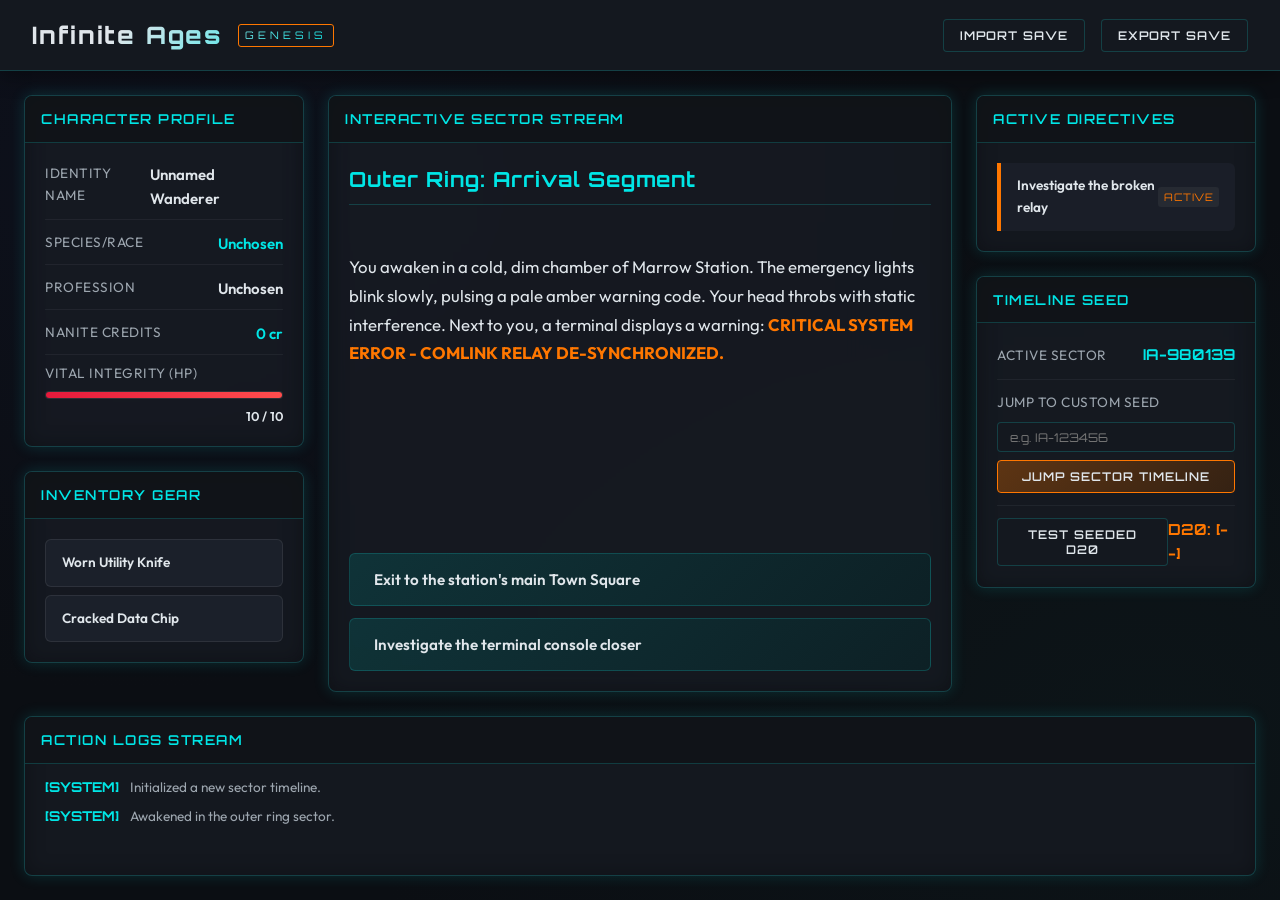
==== index.html @ 54766bf2 "Add Infinite Ages text adventure milestone 1 shell" ====
<!DOCTYPE html>
<html lang="en">
<head>
  <meta charset="UTF-8">
  <meta name="viewport" content="width=device-width, initial-scale=1.0">
  <meta name="description" content="Infinite Ages: Genesis - An interactive sci-fi text adventure RPG engine. Explore cybernetic star station corridors, roll deterministic dice, and choose your path.">
  <title>Infinite Ages: Genesis - Text Adventure Prototype</title>
  <link rel="stylesheet" href="styles.css">
</head>
<body>

  <!-- App Header -->
  <header class="main-header">
    <div class="logo">
      <h1>Infinite Ages</h1>
    </div>
    <div class="header-controls">
      <!-- Import save -->
      <div class="file-upload-wrapper">
        <button class="sys-btn" id="import-btn">Import Save</button>
        <input type="file" id="import-file" accept=".json">
      </div>
      <!-- Export save -->
      <button class="sys-btn" id="export-btn">Export Save</button>
    </div>
  </header>

  <!-- Core Dashboard Grid -->
  <main class="dashboard-grid">
    
    <!-- Left Sidebar: Character & Stats -->
    <aside class="sidebar-left">
      <section class="panel" id="character-panel">
        <div class="panel-header">
          <h2>Character Profile</h2>
        </div>
        <div class="panel-body">
          <div class="stats-list">
            <div class="stat-item">
              <span class="stat-label">Identity Name</span>
              <span class="stat-val" id="char-name">Unnamed Wanderer</span>
            </div>
            <div class="stat-item">
              <span class="stat-label">Species/Race</span>
              <span class="stat-val stat-val-cyan" id="char-race">Unchosen</span>
            </div>
            <div class="stat-item">
              <span class="stat-label">Profession</span>
              <span class="stat-val" id="char-profession">Unchosen</span>
            </div>
            <div class="stat-item">
              <span class="stat-label">Nanite Credits</span>
              <span class="stat-val stat-val-cyan"><span id="char-credits">0</span> cr</span>
            </div>
          </div>
          <div class="hp-container">
            <div class="stat-label">Vital Integrity (HP)</div>
            <div class="hp-bar-outer">
              <div class="hp-bar-inner" id="char-hp-bar" style="width: 100%;"></div>
            </div>
            <div class="stat-val" id="char-hp-val" style="font-size: 0.8rem; text-align: right;">10 / 10</div>
          </div>
        </div>
      </section>

      <section class="panel" id="inventory-panel">
        <div class="panel-header">
          <h2>Inventory Gear</h2>
        </div>
        <div class="panel-body">
          <div class="inventory-list" id="inventory-list">
            <!-- Populated dynamically via ui.js -->
          </div>
        </div>
      </section>
    </aside>

    <!-- Center Section: Narrative Prose and Choice Node -->
    <section class="panel story-panel" id="narrative-panel">
      <div class="panel-header">
        <h2>Interactive Sector Stream</h2>
      </div>
      <div class="panel-body story-content">
        <div class="story-header">
          <h2 id="story-title">Sector Loading...</h2>
        </div>
        <div class="story-narrative" id="story-text">
          <!-- Populated dynamically via ui.js -->
        </div>
        <div class="choices-container" id="story-choices">
          <!-- Dynamic action choice buttons appear here -->
        </div>
      </div>
    </section>

    <!-- Right Sidebar: Quests & System Seed configuration -->
    <aside class="sidebar-right">
      <section class="panel" id="quests-panel">
        <div class="panel-header">
          <h2>Active Directives</h2>
        </div>
        <div class="panel-body">
          <div class="quest-list" id="quest-list">
            <!-- Populated dynamically via ui.js -->
          </div>
        </div>
      </section>

      <section class="panel" id="system-panel">
        <div class="panel-header">
          <h2>Timeline Seed</h2>
        </div>
        <div class="panel-body">
          <div class="seed-container">
            <div class="seed-row">
              <span class="stat-label">Active Sector</span>
              <span class="seed-value" id="system-seed">IA-000000</span>
            </div>
            
            <div class="new-game-form">
              <span class="stat-label">Jump to Custom Seed</span>
              <input type="text" id="custom-seed-input" placeholder="e.g. IA-123456" maxlength="12">
              <button class="sys-btn sys-btn-accent" id="new-game-btn">Jump Sector Timeline</button>
            </div>
            
            <div class="dice-panel">
              <button class="sys-btn" id="dice-roll-btn">Test Seeded D20</button>
              <span class="dice-result" id="dice-result">D20: [--]</span>
            </div>
          </div>
        </div>
      </section>
    </aside>

  </main>

  <!-- Bottom Panel: Action Logs stream -->
  <footer class="panel history-panel" id="logs-panel">
    <div class="panel-header">
      <h2>Action Logs Stream</h2>
    </div>
    <div class="panel-body" id="action-logs">
      <!-- Logs printed dynamically via ui.js -->
    </div>
  </footer>

  <!-- App Core Modular Scripts -->
  <script src="js/data.js"></script>
  <script src="js/engine.js"></script>
  <script src="js/state.js"></script>
  <script src="js/story.js"></script>
  <script src="js/ui.js"></script>
  <script src="js/app.js"></script>
</body>
</html>
---- styles.css ----
/**
 * Infinite Ages: Genesis - Sci-Fi Styling System
 * File: styles.css
 * Purpose: Custom stylesheet for styling the dashboard layout, fonts, colors,
 *          glassmorphic EVE-style panels, neon gradients, scrollbars,
 *          and providing smooth hover transitions for buttons.
 */

/* Import premium futuristic typography */
@import url('https://fonts.googleapis.com/css2?family=Orbitron:wght@400;600;800&family=Outfit:wght@300;400;600;700&display=swap');

/* Modern CSS Reset & Variable Tokens */
:root {
  --font-header: 'Orbitron', -apple-system, BlinkMacSystemFont, sans-serif;
  --font-body: 'Outfit', -apple-system, BlinkMacSystemFont, sans-serif;

  /* HSL Tailored Harmonious Color Scheme */
  --bg-deep: hsl(220, 25%, 6%);
  --bg-mid: hsl(220, 20%, 10%);
  --bg-panel: hsla(220, 20%, 12%, 0.75);
  --border-neon: hsla(180, 80%, 40%, 0.25);
  --border-neon-active: hsla(180, 100%, 50%, 0.6);
  
  --text-main: hsl(210, 20%, 90%);
  --text-muted: hsl(210, 10%, 65%);
  --text-cyan: hsl(180, 100%, 45%);
  --text-cyan-glow: hsla(180, 100%, 45%, 0.2);
  --text-orange: hsl(28, 100%, 50%);
  
  --accent-cyan: hsl(180, 100%, 45%);
  --accent-orange: hsl(28, 100%, 50%);
  --accent-danger: hsl(350, 80%, 50%);
  --accent-success: hsl(140, 70%, 45%);

  --shadow-neon: 0 0 15px hsla(180, 100%, 45%, 0.15);
  
  --transition-fast: 0.2s cubic-bezier(0.4, 0, 0.2, 1);
  --transition-smooth: 0.3s cubic-bezier(0.4, 0, 0.2, 1);
}

/* Global Reset */
*, *::before, *::after {
  box-sizing: border-box;
  margin: 0;
  padding: 0;
}

body {
  background-color: var(--bg-deep);
  background-image: 
    radial-gradient(at 10% 20%, hsla(230, 40%, 10%, 0.5) 0px, transparent 50%),
    radial-gradient(at 90% 80%, hsla(180, 40%, 10%, 0.3) 0px, transparent 50%);
  color: var(--text-main);
  font-family: var(--font-body);
  font-size: 15px;
  line-height: 1.6;
  min-block-size: 100dvb;
  overflow-x: clip;
  display: flex;
  flex-direction: column;
}

/* Scrollbar customization */
::-webkit-scrollbar {
  inline-size: 6px;
  block-size: 6px;
}
::-webkit-scrollbar-track {
  background: var(--bg-mid);
}
::-webkit-scrollbar-thumb {
  background: var(--text-cyan-glow);
  border-radius: 3px;
  border: 1px solid var(--border-neon);
}
::-webkit-scrollbar-thumb:hover {
  background: var(--text-cyan);
}

/* Main Dashboard Header */
.main-header {
  background-color: var(--bg-mid);
  border-block-end: 1px solid var(--border-neon);
  padding: 1rem 2rem;
  display: flex;
  align-items: center;
  justify-content: space-between;
  box-shadow: 0 4px 20px rgba(0, 0, 0, 0.4);
}

.logo h1 {
  font-family: var(--font-header);
  font-size: 1.5rem;
  font-weight: 800;
  letter-spacing: 2px;
  background: linear-gradient(135deg, var(--text-main) 30%, var(--accent-cyan) 100%);
  -webkit-background-clip: text;
  -webkit-text-fill-color: transparent;
  display: flex;
  align-items: center;
  gap: 0.5rem;
}

.logo h1::after {
  content: "GENESIS";
  font-size: 0.65rem;
  font-weight: 400;
  letter-spacing: 4px;
  color: var(--accent-orange);
  border: 1px solid var(--accent-orange);
  padding: 2px 6px;
  border-radius: 3px;
  margin-inline-start: 0.5rem;
}

.header-controls {
  display: flex;
  align-items: center;
  gap: 1rem;
}

/* Custom file upload wrapper */
.file-upload-wrapper {
  position: relative;
  overflow: hidden;
  display: inline-block;
}

.file-upload-wrapper input[type="file"] {
  position: absolute;
  left: 0;
  top: 0;
  opacity: 0;
  cursor: pointer;
  width: 100%;
  height: 100%;
}

/* 2D CSS Grid Layout Structure */
.dashboard-grid {
  display: grid;
  grid-template-columns: 280px 1fr 280px;
  flex: 1;
  padding: 1.5rem;
  gap: 1.5rem;
  max-inline-size: 1600px;
  margin: 0 auto;
  inline-size: 100%;
  box-sizing: border-box;
}

/* Interactive Glassmorphic Panels */
.panel {
  background: var(--bg-panel);
  backdrop-filter: blur(10px);
  -webkit-backdrop-filter: blur(10px);
  border: 1px solid var(--border-neon);
  border-radius: 8px;
  display: flex;
  flex-direction: column;
  box-shadow: var(--shadow-neon), inset 0 0 20px rgba(0, 0, 0, 0.3);
  overflow: hidden;
  transition: border-color var(--transition-smooth), box-shadow var(--transition-smooth);
}

.panel:hover {
  border-color: var(--border-neon-active);
  box-shadow: 0 0 20px hsla(180, 100%, 45%, 0.25);
}

.panel-header {
  background: hsla(220, 20%, 8%, 0.9);
  padding: 0.75rem 1rem;
  border-block-end: 1px solid var(--border-neon);
  display: flex;
  align-items: center;
  justify-content: space-between;
}

.panel-header h2 {
  font-family: var(--font-header);
  font-size: 0.85rem;
  font-weight: 600;
  letter-spacing: 1.5px;
  color: var(--text-cyan);
  text-transform: uppercase;
}

.panel-body {
  padding: 1.25rem;
  flex: 1;
  overflow-y: auto;
}

/* Left & Right Sidebars specific alignment */
.sidebar-left, .sidebar-right {
  display: flex;
  flex-direction: column;
  gap: 1.5rem;
}

/* Center Panel (Story Narrative Area) */
.story-panel {
  grid-column: 2;
  display: flex;
  flex-direction: column;
}

.story-content {
  display: flex;
  flex-direction: column;
  justify-content: space-between;
  height: 100%;
  gap: 2rem;
}

.story-header h2 {
  font-family: var(--font-header);
  font-size: 1.3rem;
  color: var(--accent-cyan);
  border-block-end: 1px solid var(--border-neon);
  padding-block-end: 0.5rem;
  margin-block-end: 1rem;
  letter-spacing: 1px;
}

.story-narrative {
  font-size: 1.05rem;
  line-height: 1.7;
  color: var(--text-main);
  flex-grow: 1;
}

.story-narrative p {
  margin-block-end: 1rem;
}

.warning-text {
  color: var(--accent-orange);
  font-weight: bold;
}

.success-text {
  color: var(--accent-success);
  font-weight: bold;
}

/* Action Choice Buttons */
.choices-container {
  display: flex;
  flex-direction: column;
  gap: 0.75rem;
  margin-block-start: auto;
}

.action-btn {
  background: linear-gradient(135deg, hsla(180, 80%, 20%, 0.4), hsla(180, 80%, 10%, 0.4));
  border: 1px solid var(--border-neon);
  color: var(--text-main);
  font-family: var(--font-body);
  font-size: 0.95rem;
  font-weight: 600;
  padding: 1rem 1.5rem;
  border-radius: 6px;
  cursor: pointer;
  text-align: left;
  display: flex;
  align-items: center;
  justify-content: space-between;
  transition: all var(--transition-fast);
  outline: none;
}

.action-btn:hover:not(.disabled) {
  background: linear-gradient(135deg, hsla(180, 80%, 30%, 0.6), hsla(180, 80%, 15%, 0.6));
  border-color: var(--accent-cyan);
  box-shadow: 0 0 12px hsla(180, 100%, 45%, 0.3);
  transform: translateX(4px);
}

.action-btn.disabled {
  background: hsla(0, 0%, 20%, 0.15);
  border-color: hsla(0, 0%, 50%, 0.15);
  color: var(--text-muted);
  cursor: not-allowed;
}

.requirement-tag {
  font-size: 0.75rem;
  color: var(--accent-orange);
  font-family: var(--font-header);
  border: 1px solid var(--accent-orange);
  padding: 2px 6px;
  border-radius: 3px;
}

/* System Save/Seed Small Buttons */
.sys-btn {
  background: var(--bg-mid);
  border: 1px solid var(--border-neon);
  color: var(--text-main);
  font-family: var(--font-header);
  font-size: 0.75rem;
  font-weight: 600;
  padding: 0.5rem 1rem;
  border-radius: 4px;
  cursor: pointer;
  transition: all var(--transition-fast);
  text-transform: uppercase;
  letter-spacing: 1px;
}

.sys-btn:hover {
  border-color: var(--accent-orange);
  color: var(--accent-orange);
  background: hsla(28, 100%, 50%, 0.05);
}

.sys-btn-accent {
  background: linear-gradient(135deg, hsla(28, 100%, 40%, 0.4), hsla(28, 100%, 20%, 0.4));
  border-color: var(--accent-orange);
}

.sys-btn-accent:hover {
  background: linear-gradient(135deg, hsla(28, 100%, 50%, 0.6), hsla(28, 100%, 25%, 0.6));
}

/* Character Sheet UI Details */
.stats-list {
  display: flex;
  flex-direction: column;
  gap: 0.75rem;
}

.stat-item {
  display: flex;
  justify-content: space-between;
  border-block-end: 1px solid rgba(255, 255, 255, 0.05);
  padding-block-end: 0.5rem;
}

.stat-label {
  color: var(--text-muted);
  font-size: 0.85rem;
  text-transform: uppercase;
  letter-spacing: 0.5px;
}

.stat-val {
  font-weight: 600;
}

.stat-val-cyan {
  color: var(--text-cyan);
}

/* HP Progress Bar */
.hp-container {
  display: flex;
  flex-direction: column;
  gap: 0.4rem;
  margin-block-start: 0.5rem;
}

.hp-bar-outer {
  background: var(--bg-mid);
  border: 1px solid rgba(255, 255, 255, 0.1);
  height: 8px;
  border-radius: 4px;
  overflow: hidden;
}

.hp-bar-inner {
  background: linear-gradient(90deg, var(--accent-danger), #ff4d4d);
  height: 100%;
  width: 100%;
  transition: width 0.4s cubic-bezier(0.4, 0, 0.2, 1);
}

/* Inventory Cards UI Layout */
.inventory-list {
  display: flex;
  flex-direction: column;
  gap: 0.5rem;
}

.inventory-card {
  background: hsla(220, 20%, 15%, 0.8);
  border: 1px solid rgba(255, 255, 255, 0.08);
  padding: 0.75rem 1rem;
  border-radius: 6px;
  display: flex;
  align-items: center;
  transition: border-color var(--transition-fast);
}

.inventory-card:hover {
  border-color: var(--text-cyan-glow);
}

.item-name {
  font-weight: 600;
  font-size: 0.85rem;
  color: var(--text-main);
}

.empty-card {
  color: var(--text-muted);
  font-size: 0.85rem;
  font-style: italic;
  text-align: center;
  padding: 1rem;
  border: 1px dashed rgba(255, 255, 255, 0.1);
  border-radius: 6px;
}

/* Quest Log UI Elements */
.quest-list {
  display: flex;
  flex-direction: column;
  gap: 0.75rem;
}

.quest-item {
  background: hsla(220, 20%, 15%, 0.6);
  border-inline-start: 4px solid var(--accent-orange);
  padding: 0.75rem 1rem;
  border-radius: 0 6px 6px 0;
  display: flex;
  justify-content: space-between;
  align-items: center;
}

.quest-item.completed {
  border-inline-start-color: var(--accent-success);
  background: hsla(140, 70%, 10%, 0.2);
}

.quest-title {
  font-weight: 600;
  font-size: 0.85rem;
}

.quest-status {
  font-family: var(--font-header);
  font-size: 0.65rem;
  letter-spacing: 0.5px;
  padding: 2px 6px;
  background: rgba(255, 255, 255, 0.05);
  border-radius: 3px;
  color: var(--accent-orange);
}

.quest-item.completed .quest-status {
  color: var(--accent-success);
}

/* Seed & Timeline Config Elements */
.seed-container {
  display: flex;
  flex-direction: column;
  gap: 0.75rem;
}

.seed-row {
  display: flex;
  justify-content: space-between;
  align-items: center;
}

.seed-value {
  font-family: var(--font-header);
  color: var(--accent-cyan);
  font-weight: 700;
}

.new-game-form {
  display: flex;
  flex-direction: column;
  gap: 0.5rem;
  border-block-start: 1px solid rgba(255, 255, 255, 0.05);
  padding-block-start: 0.75rem;
}

.new-game-form input {
  background: var(--bg-mid);
  border: 1px solid var(--border-neon);
  border-radius: 4px;
  padding: 0.4rem 0.75rem;
  font-family: var(--font-header);
  font-size: 0.75rem;
  color: var(--text-cyan);
  outline: none;
  transition: border-color var(--transition-fast);
}

.new-game-form input:focus {
  border-color: var(--accent-cyan);
}

/* Interactive Dice Panel */
.dice-panel {
  display: flex;
  align-items: center;
  justify-content: space-between;
  border-block-start: 1px solid rgba(255, 255, 255, 0.05);
  padding-block-start: 0.75rem;
}

.dice-result {
  font-family: var(--font-header);
  font-size: 0.95rem;
  color: var(--accent-orange);
  font-weight: bold;
}

.dice-result.flash {
  animation: neon-flash 0.5s ease-out;
}

@keyframes neon-flash {
  0% { text-shadow: 0 0 10px var(--accent-orange); color: #fff; }
  100% { text-shadow: none; color: var(--accent-orange); }
}

/* History Log Bottom Pane */
.history-panel {
  background: var(--bg-mid);
  border: 1px solid var(--border-neon);
  border-radius: 8px;
  margin: 0 1.5rem 1.5rem 1.5rem;
  display: flex;
  flex-direction: column;
  max-inline-size: 1600px;
  inline-size: calc(100% - 3rem);
  box-sizing: border-box;
  align-self: center;
  flex: 0 0 160px;
}

.history-panel .panel-body {
  padding: 0.75rem 1.25rem;
  font-family: var(--font-body);
  font-size: 0.85rem;
  display: flex;
  flex-direction: column;
  gap: 0.4rem;
}

.log-line {
  color: var(--text-muted);
}

.log-timestamp {
  color: var(--text-cyan);
  font-family: var(--font-header);
  font-weight: bold;
  margin-inline-end: 0.5rem;
}

/* Mobile responsive media query */
@media (max-width: 900px) {
  .dashboard-grid {
    grid-template-columns: 1fr;
    padding: 1rem;
    gap: 1rem;
  }
  
  .story-panel {
    grid-column: 1;
    order: -1; /* Display story narrative on top in mobile view */
  }
  
  .history-panel {
    margin: 0 1rem 1rem 1rem;
    inline-size: calc(100% - 2rem);
  }
}
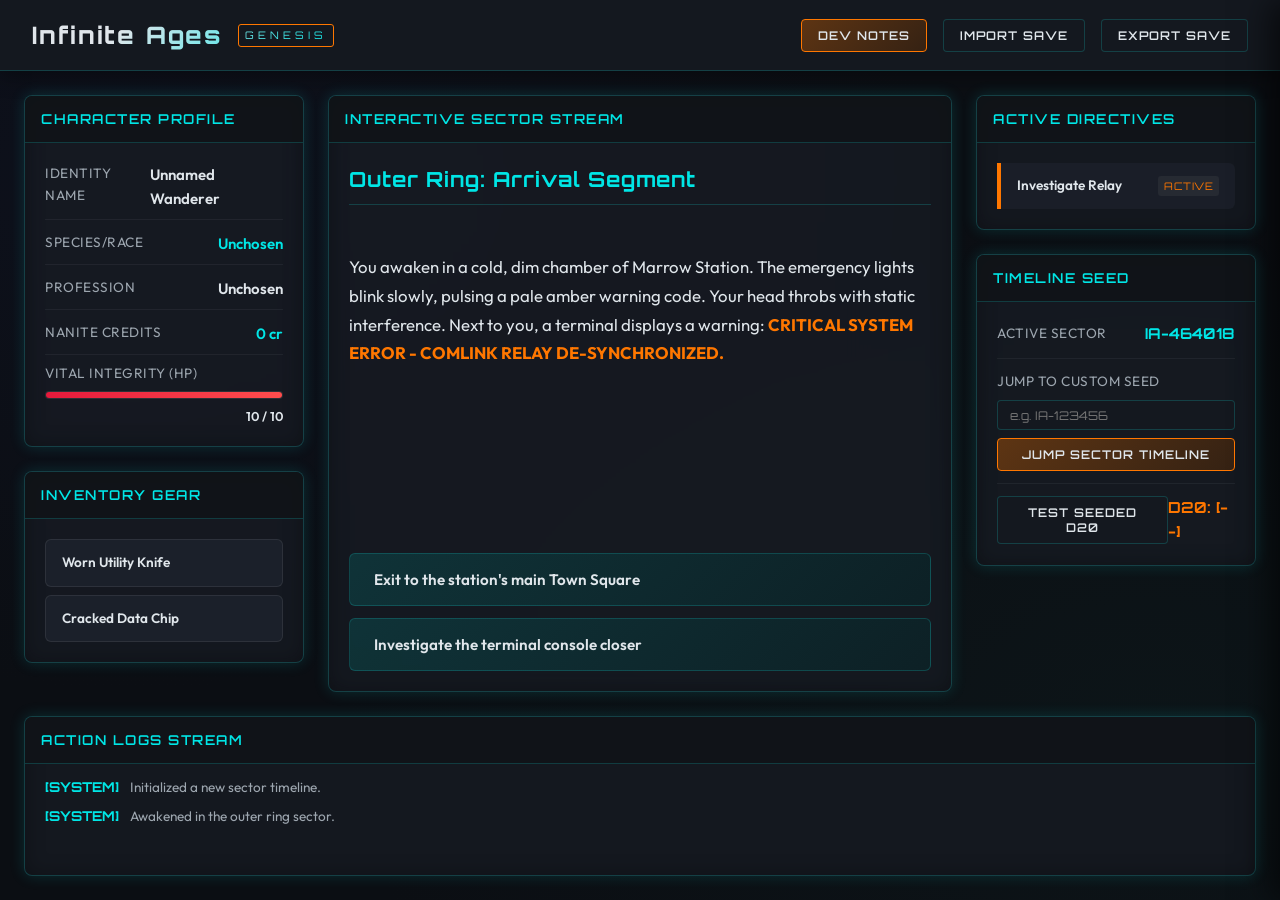
==== commit 597e6f5a: "feat: add Developer Inspector drawer and track RNG state counter for deterministic consistency" ====
--- a/index.html
+++ b/index.html
@@ -15,6 +15,9 @@
       <h1>Infinite Ages</h1>
     </div>
     <div class="header-controls">
+      <!-- Developer Notes Toggle -->
+      <button class="sys-btn sys-btn-accent" id="dev-toggle-btn">Dev Notes</button>
+      
       <!-- Import save -->
       <div class="file-upload-wrapper">
         <button class="sys-btn" id="import-btn">Import Save</button>
@@ -143,6 +146,77 @@
       <!-- Logs printed dynamically via ui.js -->
     </div>
   </footer>
+
+  <!-- Developer & Help Notes Panel (Drawer) -->
+  <div class="dev-drawer" id="dev-drawer">
+    <div class="dev-drawer-header">
+      <h3>Educational Dev Inspector</h3>
+      <button class="close-dev-btn" id="close-dev-btn">&times;</button>
+    </div>
+    <div class="dev-drawer-body">
+      <section class="dev-section">
+        <h4>Active Systems & State Data</h4>
+        <div class="dev-meta-grid">
+          <div class="dev-meta-item">
+            <span class="dev-meta-label">Active Scene ID:</span>
+            <span class="dev-meta-value" id="dev-scene-id">arrival</span>
+          </div>
+          <div class="dev-meta-item">
+            <span class="dev-meta-label">Active Seed:</span>
+            <span class="dev-meta-value" id="dev-seed">IA-000000</span>
+          </div>
+          <div class="dev-meta-item">
+            <span class="dev-meta-label">RNG Roll Counter:</span>
+            <span class="dev-meta-value" id="dev-rng-counter">0</span>
+          </div>
+          <div class="dev-meta-item">
+            <span class="dev-meta-label">Last Executed Effect:</span>
+            <span class="dev-meta-value" id="dev-last-effect">None</span>
+          </div>
+        </div>
+      </section>
+
+      <section class="dev-section">
+        <h4>World Flags Map</h4>
+        <pre class="dev-code" id="dev-world-flags">{}</pre>
+      </section>
+
+      <section class="dev-section">
+        <h4>Quest Flags Map</h4>
+        <pre class="dev-code" id="dev-quest-flags">{}</pre>
+      </section>
+
+      <section class="dev-section">
+        <h4>File Architecture & Ownership Map</h4>
+        <div class="file-ownership-table">
+          <div class="file-owner-row header">
+            <span>File Location</span>
+            <span>Subsystem Role</span>
+          </div>
+          <div class="file-owner-row">
+            <span class="file-path">js/state.js</span>
+            <span>State Management & LocalStorage Persistence</span>
+          </div>
+          <div class="file-owner-row">
+            <span class="file-path">js/engine.js</span>
+            <span>Seeded Deterministic Mechanics (Mulberry32 RNG, rolls)</span>
+          </div>
+          <div class="file-owner-row">
+            <span class="file-path">js/story.js</span>
+            <span>Interactive Narrative Graph, strict effects & rules</span>
+          </div>
+          <div class="file-owner-row">
+            <span class="file-path">js/ui.js</span>
+            <span>DOM Element Binding, Render Cycles & Event Listeners</span>
+          </div>
+          <div class="file-owner-row">
+            <span class="file-path">js/app.js</span>
+            <span>Application bootstrap & autosave recovery</span>
+          </div>
+        </div>
+      </section>
+    </div>
+  </div>
 
   <!-- App Core Modular Scripts -->
   <script src="js/data.js"></script>
--- a/styles.css
+++ b/styles.css
@@ -558,6 +558,145 @@
   margin-inline-end: 0.5rem;
 }
 
+/* Dev Notes Drawer Panels */
+.dev-drawer {
+  position: fixed;
+  top: 0;
+  right: -380px; /* Hidden by default */
+  width: 380px;
+  height: 100vh;
+  background: hsla(220, 25%, 8%, 0.95);
+  backdrop-filter: blur(15px);
+  -webkit-backdrop-filter: blur(15px);
+  border-left: 2px solid var(--border-neon);
+  box-shadow: -10px 0 30px rgba(0, 0, 0, 0.6);
+  z-index: 1000;
+  display: flex;
+  flex-direction: column;
+  transition: right 0.4s cubic-bezier(0.4, 0, 0.2, 1);
+}
+
+.dev-drawer.active {
+  right: 0;
+}
+
+.dev-drawer-header {
+  padding: 1.25rem;
+  background: hsla(220, 20%, 6%, 0.9);
+  border-bottom: 1px solid var(--border-neon);
+  display: flex;
+  align-items: center;
+  justify-content: space-between;
+}
+
+.dev-drawer-header h3 {
+  font-family: var(--font-header);
+  font-size: 0.95rem;
+  letter-spacing: 1.5px;
+  color: var(--accent-orange);
+  text-transform: uppercase;
+}
+
+.close-dev-btn {
+  background: transparent;
+  border: none;
+  color: var(--text-muted);
+  font-size: 1.5rem;
+  cursor: pointer;
+  line-height: 1;
+  transition: color var(--transition-fast);
+}
+
+.close-dev-btn:hover {
+  color: var(--accent-danger);
+}
+
+.dev-drawer-body {
+  padding: 1.5rem;
+  overflow-y: auto;
+  flex: 1;
+  display: flex;
+  flex-direction: column;
+  gap: 1.5rem;
+}
+
+.dev-section {
+  display: flex;
+  flex-direction: column;
+  gap: 0.6rem;
+}
+
+.dev-section h4 {
+  font-family: var(--font-header);
+  font-size: 0.75rem;
+  letter-spacing: 1px;
+  text-transform: uppercase;
+  color: var(--text-cyan);
+  border-bottom: 1px solid rgba(255, 255, 255, 0.05);
+  padding-bottom: 0.25rem;
+}
+
+.dev-meta-grid {
+  display: flex;
+  flex-direction: column;
+  gap: 0.5rem;
+}
+
+.dev-meta-item {
+  display: flex;
+  justify-content: space-between;
+  font-size: 0.8rem;
+}
+
+.dev-meta-label {
+  color: var(--text-muted);
+}
+
+.dev-meta-value {
+  font-family: monospace;
+  color: var(--text-main);
+  background: hsla(0, 0%, 100%, 0.05);
+  padding: 1px 6px;
+  border-radius: 3px;
+}
+
+.dev-code {
+  background: hsla(220, 20%, 5%, 0.8);
+  border: 1px solid rgba(255, 255, 255, 0.08);
+  border-radius: 4px;
+  padding: 0.75rem;
+  font-family: monospace;
+  font-size: 0.75rem;
+  color: var(--text-cyan);
+  overflow-x: auto;
+}
+
+.file-ownership-table {
+  display: flex;
+  flex-direction: column;
+  gap: 0.4rem;
+  font-size: 0.75rem;
+}
+
+.file-owner-row {
+  display: grid;
+  grid-template-columns: 100px 1fr;
+  gap: 0.5rem;
+  padding: 0.4rem;
+  border-bottom: 1px solid rgba(255, 255, 255, 0.03);
+}
+
+.file-owner-row.header {
+  font-weight: bold;
+  border-bottom-color: var(--border-neon);
+  color: var(--accent-orange);
+}
+
+.file-path {
+  font-family: monospace;
+  color: var(--text-cyan);
+}
+
 /* Mobile responsive media query */
 @media (max-width: 900px) {
   .dashboard-grid {
@@ -575,4 +714,18 @@
     margin: 0 1rem 1rem 1rem;
     inline-size: calc(100% - 2rem);
   }
-}
+
+  .dev-drawer {
+    width: 100%;
+    right: -100%;
+  }
+
+  .header-controls {
+    gap: 0.5rem;
+  }
+
+  .sys-btn {
+    font-size: 0.65rem;
+    padding: 0.4rem 0.6rem;
+  }
+}
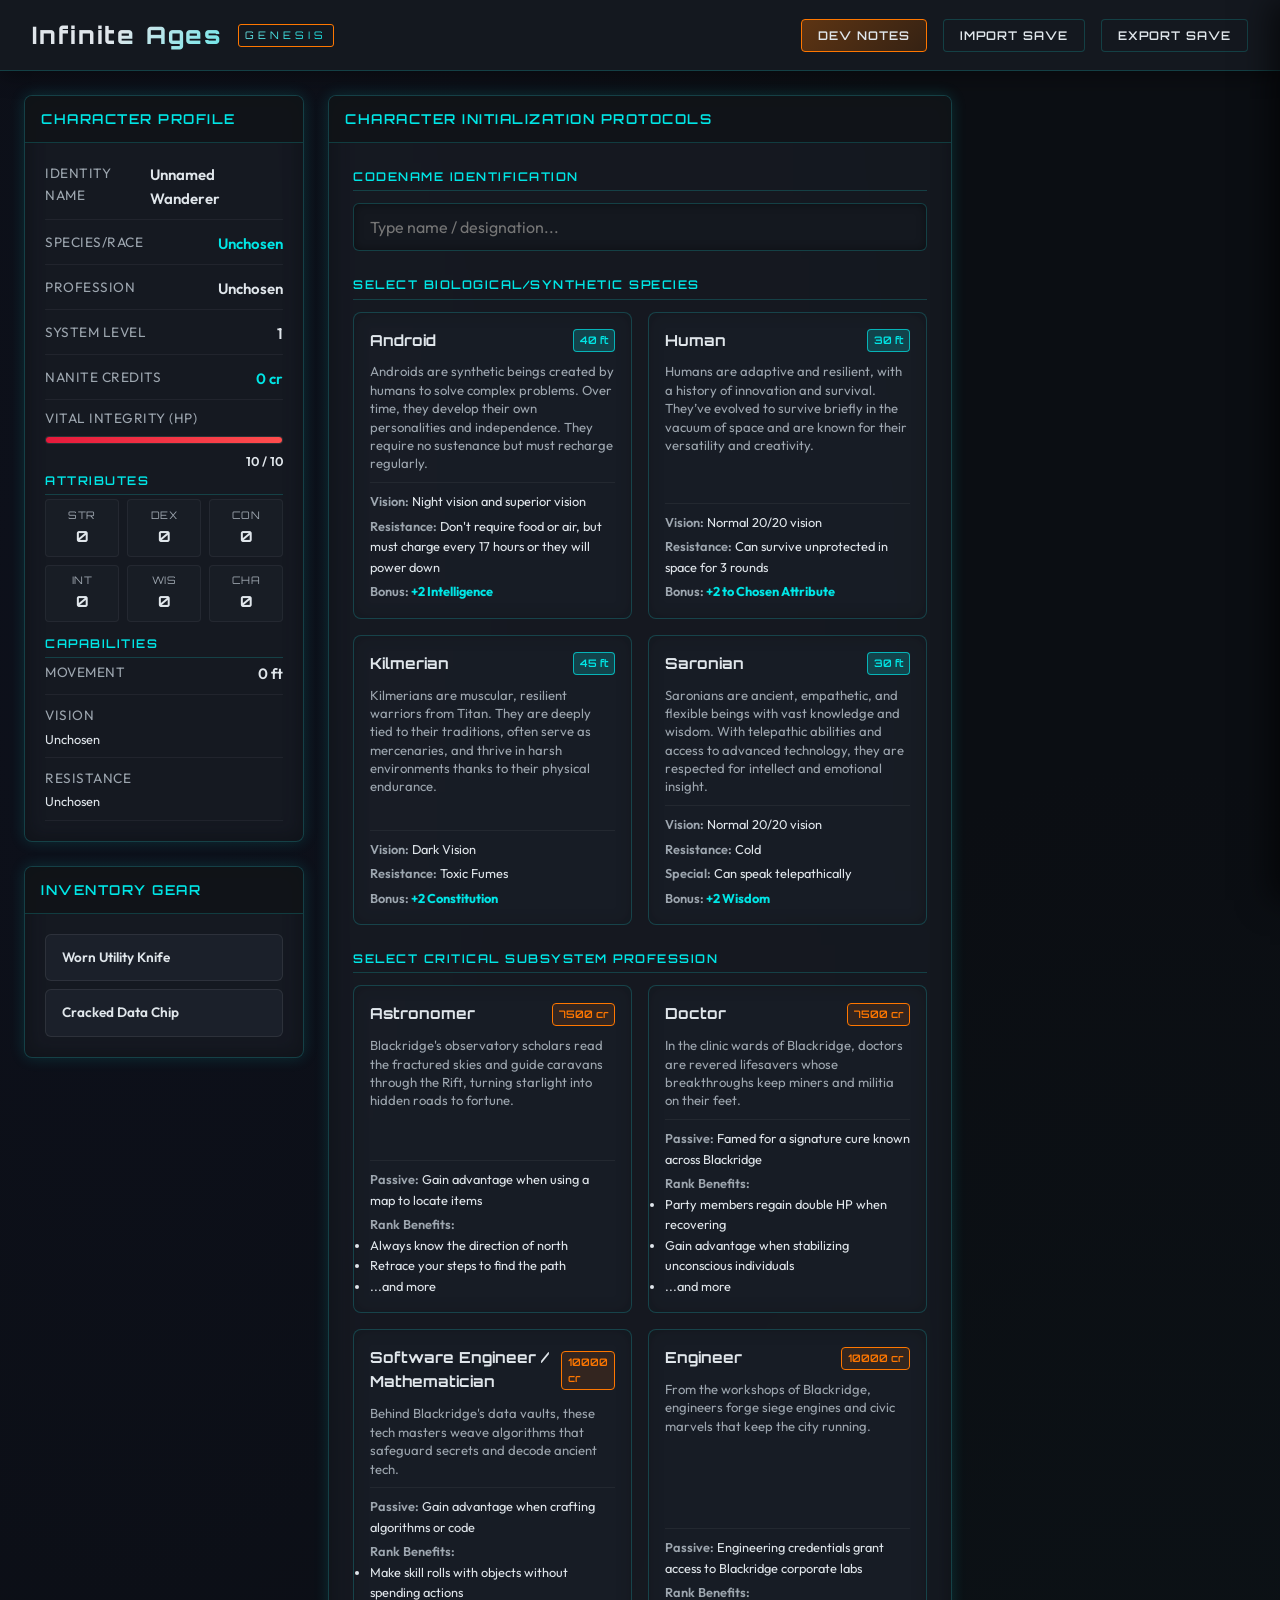
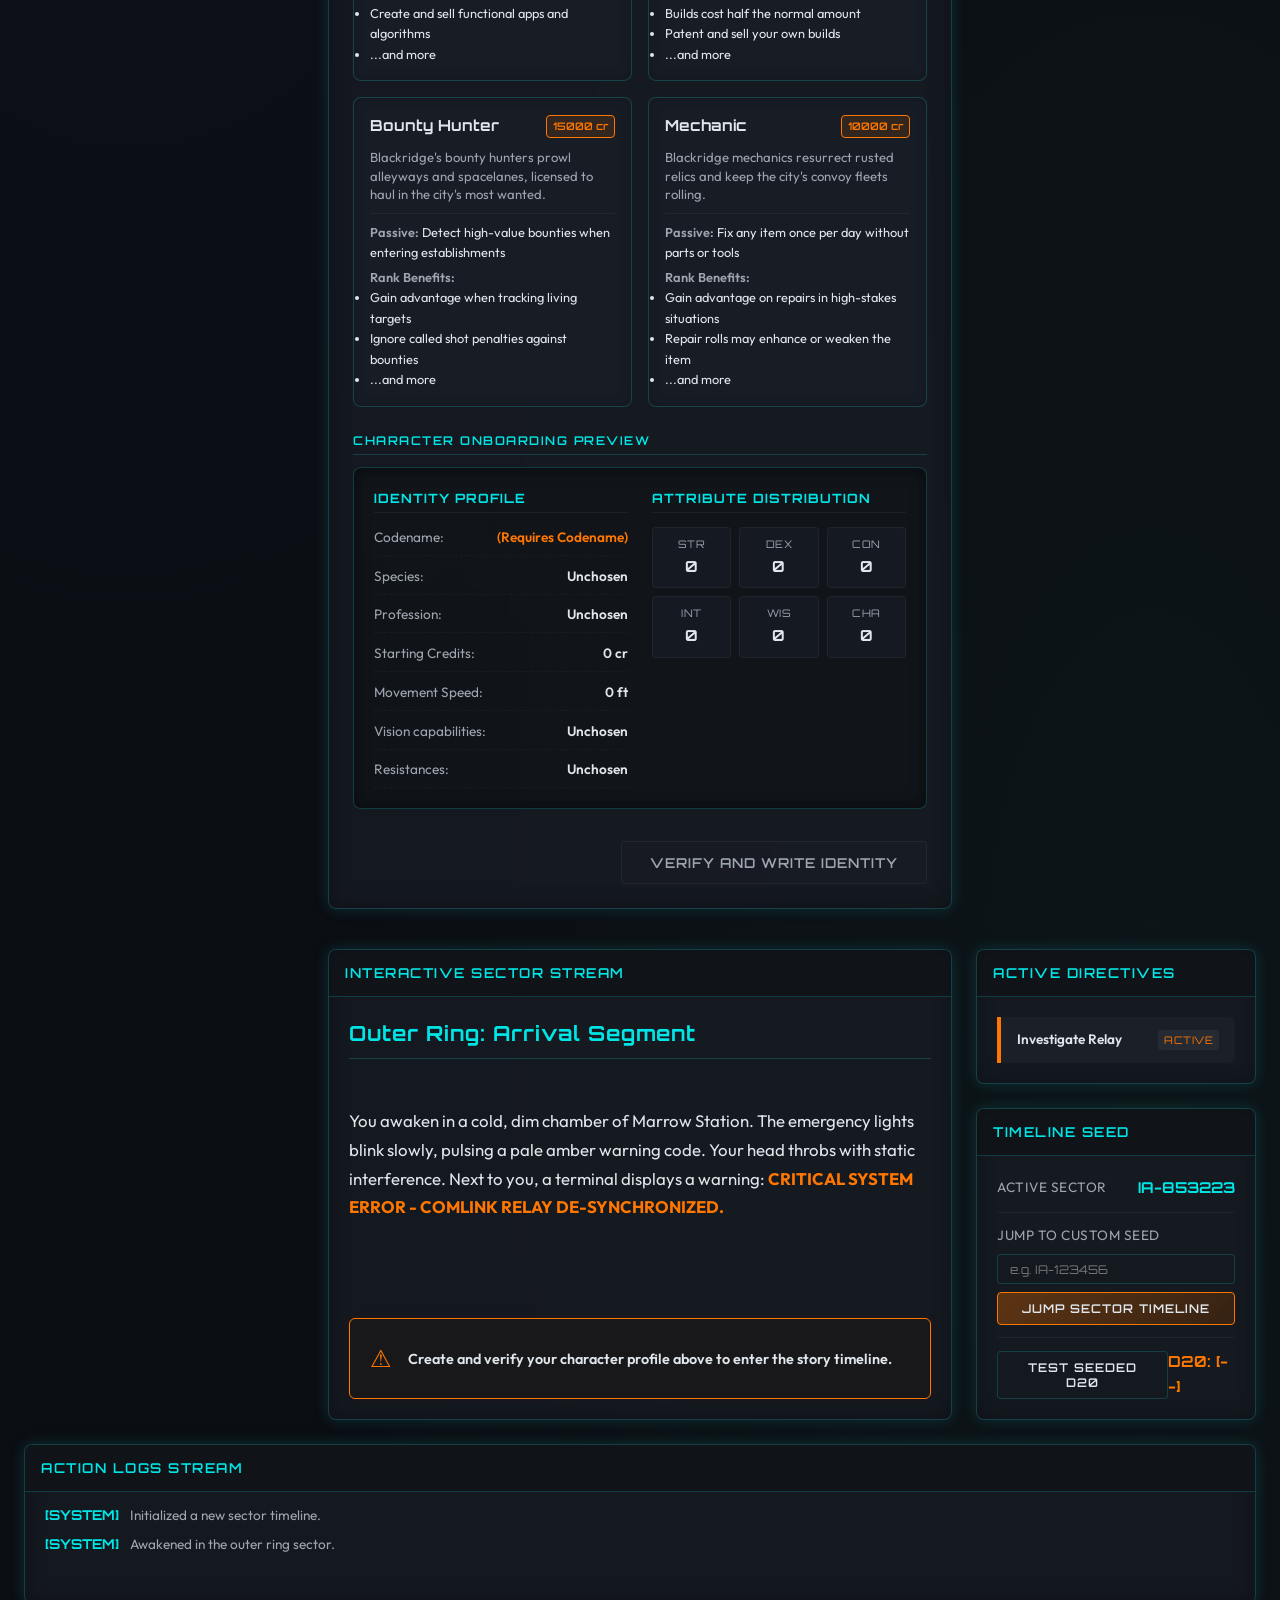
==== commit 3ea7da73: "milestone 2b" ====
--- a/index.html
+++ b/index.html
@@ -52,10 +52,15 @@
               <span class="stat-val" id="char-profession">Unchosen</span>
             </div>
             <div class="stat-item">
+              <span class="stat-label">System Level</span>
+              <span class="stat-val" id="char-level">1</span>
+            </div>
+            <div class="stat-item">
               <span class="stat-label">Nanite Credits</span>
               <span class="stat-val stat-val-cyan"><span id="char-credits">0</span> cr</span>
             </div>
           </div>
+          
           <div class="hp-container">
             <div class="stat-label">Vital Integrity (HP)</div>
             <div class="hp-bar-outer">
@@ -63,6 +68,54 @@
             </div>
             <div class="stat-val" id="char-hp-val" style="font-size: 0.8rem; text-align: right;">10 / 10</div>
           </div>
+
+          <div class="section-divider">Attributes</div>
+          <div class="attributes-grid" id="char-attributes-container">
+            <div class="attribute-box">
+              <span class="attr-lbl" title="Strength">STR</span>
+              <span class="attr-val" id="char-str">0</span>
+            </div>
+            <div class="attribute-box">
+              <span class="attr-lbl" title="Dexterity">DEX</span>
+              <span class="attr-val" id="char-dex">0</span>
+            </div>
+            <div class="attribute-box">
+              <span class="attr-lbl" title="Constitution">CON</span>
+              <span class="attr-val" id="char-con">0</span>
+            </div>
+            <div class="attribute-box">
+              <span class="attr-lbl" title="Intelligence">INT</span>
+              <span class="attr-val" id="char-int">0</span>
+            </div>
+            <div class="attribute-box">
+              <span class="attr-lbl" title="Wisdom">WIS</span>
+              <span class="attr-val" id="char-wis">0</span>
+            </div>
+            <div class="attribute-box">
+              <span class="attr-lbl" title="Charisma">CHA</span>
+              <span class="attr-val" id="char-cha">0</span>
+            </div>
+          </div>
+
+          <div class="section-divider">Capabilities</div>
+          <div class="sub-stats-list">
+            <div class="stat-item">
+              <span class="stat-label">Movement</span>
+              <span class="stat-val"><span id="char-movement">0</span> ft</span>
+            </div>
+            <div class="stat-item stat-item-multiline">
+              <span class="stat-label">Vision</span>
+              <span class="stat-val" id="char-vision">Unchosen</span>
+            </div>
+            <div class="stat-item stat-item-multiline">
+              <span class="stat-label">Resistance</span>
+              <span class="stat-val" id="char-resistance">Unchosen</span>
+            </div>
+            <div class="stat-item stat-item-multiline" id="char-special-container" style="display: none;">
+              <span class="stat-label">Special Trait</span>
+              <span class="stat-val" id="char-special">None</span>
+            </div>
+          </div>
         </div>
       </section>
 
@@ -77,6 +130,49 @@
         </div>
       </section>
     </aside>
+
+    <!-- Character Creation Wizard (Visible during onboarding) -->
+    <section class="panel character-creation-panel" id="character-creation-panel">
+      <div class="panel-header">
+        <h2>Character Initialization Protocols</h2>
+      </div>
+      <div class="panel-body creation-content">
+        <!-- Input section -->
+        <div class="creation-group">
+          <label class="section-divider" for="character-name-input">CODENAME IDENTIFICATION</label>
+          <input type="text" id="character-name-input" class="creation-input" placeholder="Type name / designation..." maxlength="24" required autocomplete="off">
+        </div>
+
+        <!-- Species Selection Grid -->
+        <div class="creation-group">
+          <span class="section-divider">SELECT BIOLOGICAL/SYNTHETIC SPECIES</span>
+          <div id="race-card-list" class="selection-grid">
+            <!-- Populated dynamically via ui.js -->
+          </div>
+        </div>
+
+        <!-- Profession Selection Grid -->
+        <div class="creation-group">
+          <span class="section-divider">SELECT CRITICAL SUBSYSTEM PROFESSION</span>
+          <div id="profession-card-list" class="selection-grid">
+            <!-- Populated dynamically via ui.js -->
+          </div>
+        </div>
+
+        <!-- Preview and Confirmation Area -->
+        <div class="creation-group">
+          <span class="section-divider">CHARACTER ONBOARDING PREVIEW</span>
+          <div id="character-preview" class="preview-panel">
+            <!-- Populated dynamically via ui.js -->
+          </div>
+        </div>
+
+        <!-- Confirm Button -->
+        <div class="confirm-container">
+          <button id="confirm-character-btn" class="sys-btn sys-btn-accent" disabled>Verify and Write Identity</button>
+        </div>
+      </div>
+    </section>
 
     <!-- Center Section: Narrative Prose and Choice Node -->
     <section class="panel story-panel" id="narrative-panel">
--- a/styles.css
+++ b/styles.css
@@ -729,3 +729,401 @@
     padding: 0.4rem 0.6rem;
   }
 }
+
+/* ==========================================
+   Character Onboarding & Wizard Subsystem
+   ========================================== */
+
+/* Outer Panel layout */
+.character-creation-panel {
+  grid-column: 2; /* Sits in the middle above the story panel */
+  margin-block-end: 1rem;
+  animation: fade-in-up 0.5s ease-out;
+}
+
+@keyframes fade-in-up {
+  0% { opacity: 0; transform: translateY(15px); }
+  100% { opacity: 1; transform: translateY(0); }
+}
+
+.creation-content {
+  display: flex;
+  flex-direction: column;
+  gap: 1.5rem;
+  padding: 1.5rem;
+}
+
+.creation-group {
+  display: flex;
+  flex-direction: column;
+  gap: 0.5rem;
+}
+
+/* Styled Name input field */
+.creation-input {
+  background: var(--bg-mid);
+  border: 1px solid var(--border-neon);
+  border-radius: 6px;
+  color: var(--text-main);
+  font-family: var(--font-body);
+  font-size: 1rem; /* iOS zoom prevention */
+  padding: 0.75rem 1rem;
+  min-height: 48px;
+  outline: none;
+  box-shadow: inset 0 0 10px rgba(0, 0, 0, 0.4);
+  transition: all var(--transition-fast);
+  width: 100%;
+  box-sizing: border-box;
+}
+
+.creation-input:focus {
+  border-color: var(--accent-cyan);
+  box-shadow: 0 0 10px var(--text-cyan-glow), inset 0 0 10px rgba(0, 0, 0, 0.4);
+}
+
+/* Selection Cards Grid */
+.selection-grid {
+  display: grid;
+  grid-template-columns: repeat(auto-fit, minmax(260px, 1fr));
+  gap: 1rem;
+}
+
+.selection-card {
+  background: hsla(220, 20%, 15%, 0.4);
+  border: 1px solid var(--border-neon);
+  border-radius: 8px;
+  padding: 1rem;
+  cursor: pointer;
+  display: flex;
+  flex-direction: column;
+  gap: 0.6rem;
+  transition: all var(--transition-smooth);
+  box-shadow: inset 0 0 15px rgba(0, 0, 0, 0.2);
+}
+
+.selection-card:hover {
+  border-color: var(--border-neon-active);
+  background: hsla(220, 20%, 18%, 0.6);
+  transform: translateY(-2px);
+  box-shadow: 0 4px 15px rgba(0, 0, 0, 0.4);
+}
+
+.selection-card.selected {
+  border-color: var(--accent-orange);
+  background: hsla(28, 100%, 10%, 0.15);
+  box-shadow: 0 0 15px hsla(28, 100%, 50%, 0.2), inset 0 0 15px hsla(28, 100%, 50%, 0.1);
+}
+
+.card-header {
+  display: flex;
+  justify-content: space-between;
+  align-items: center;
+}
+
+.card-header h4 {
+  font-family: var(--font-header);
+  font-size: 0.95rem;
+  color: var(--text-main);
+  margin: 0;
+}
+
+.selection-card.selected .card-header h4 {
+  color: var(--accent-orange);
+}
+
+.badge {
+  font-family: var(--font-header);
+  font-size: 0.65rem;
+  font-weight: 600;
+  padding: 2px 6px;
+  border-radius: 4px;
+  background: var(--text-cyan-glow);
+  color: var(--text-cyan);
+  border: 1px solid var(--border-neon-active);
+}
+
+.badge-credits {
+  background: hsla(28, 100%, 40%, 0.15);
+  color: var(--accent-orange);
+  border-color: var(--accent-orange);
+}
+
+.card-desc {
+  font-size: 0.82rem;
+  line-height: 1.4;
+  color: var(--text-muted);
+  flex-grow: 1;
+}
+
+.card-details {
+  font-size: 0.8rem;
+  color: var(--text-main);
+  border-top: 1px solid rgba(255, 255, 255, 0.05);
+  padding-top: 0.5rem;
+  display: flex;
+  flex-direction: column;
+  gap: 0.25rem;
+}
+
+.card-details strong {
+  color: var(--text-muted);
+  font-weight: 600;
+}
+
+.bonus-highlight {
+  color: var(--text-cyan);
+  font-weight: bold;
+}
+
+/* Glassmorphic Preview Panel */
+.preview-panel {
+  background: hsla(220, 20%, 8%, 0.65);
+  border: 1px solid var(--border-neon);
+  border-radius: 8px;
+  padding: 1.25rem;
+  box-shadow: inset 0 0 15px rgba(0, 0, 0, 0.5);
+}
+
+.preview-grid {
+  display: grid;
+  grid-template-columns: 1fr 1fr;
+  gap: 1.5rem;
+}
+
+@media (max-width: 600px) {
+  .preview-grid {
+    grid-template-columns: 1fr;
+    gap: 1rem;
+  }
+}
+
+.preview-column {
+  display: flex;
+  flex-direction: column;
+  gap: 0.6rem;
+}
+
+.preview-column h4 {
+  font-family: var(--font-header);
+  font-size: 0.8rem;
+  text-transform: uppercase;
+  letter-spacing: 1px;
+  color: var(--accent-cyan);
+  border-bottom: 1px solid rgba(255, 255, 255, 0.05);
+  padding-bottom: 0.25rem;
+  margin-bottom: 0.25rem;
+}
+
+.preview-item {
+  display: flex;
+  justify-content: space-between;
+  font-size: 0.85rem;
+  border-bottom: 1px dashed rgba(255, 255, 255, 0.03);
+  padding-bottom: 0.4rem;
+}
+
+.preview-item .lbl {
+  color: var(--text-muted);
+}
+
+.preview-item .val {
+  font-weight: 600;
+  text-align: right;
+}
+
+.preview-item .val.highlighted {
+  color: var(--accent-orange);
+}
+
+/* Attributes preview box grid */
+.preview-attrs-grid {
+  display: grid;
+  grid-template-columns: repeat(3, 1fr);
+  gap: 0.5rem;
+}
+
+.preview-attr-box {
+  background: hsla(220, 20%, 15%, 0.4);
+  border: 1px solid rgba(255, 255, 255, 0.05);
+  border-radius: 4px;
+  padding: 0.5rem;
+  display: flex;
+  flex-direction: column;
+  align-items: center;
+  gap: 0.15rem;
+  transition: all var(--transition-fast);
+}
+
+.preview-attr-box.bonus-active {
+  border-color: var(--accent-cyan);
+  background: hsla(180, 100%, 45%, 0.06);
+  box-shadow: 0 0 8px var(--text-cyan-glow);
+}
+
+.preview-attr-box.bonus-active .attr-lbl {
+  color: var(--text-cyan);
+}
+
+.preview-attr-box.bonus-active .attr-val {
+  color: var(--text-cyan);
+  font-weight: bold;
+}
+
+/* Human selection drop down styles */
+.human-bonus-container {
+  display: flex;
+  flex-direction: column;
+  gap: 0.4rem;
+  margin-top: 0.5rem;
+  animation: fade-in 0.3s ease-out;
+}
+
+@keyframes fade-in {
+  from { opacity: 0; }
+  to { opacity: 1; }
+}
+
+.human-bonus-container label {
+  font-size: 0.8rem;
+  color: var(--text-muted);
+}
+
+.creation-select {
+  background: var(--bg-mid);
+  border: 1px solid var(--border-neon);
+  border-radius: 4px;
+  color: var(--text-cyan);
+  font-family: var(--font-header);
+  font-size: 0.75rem;
+  padding: 0.5rem 0.75rem;
+  min-height: 38px;
+  outline: none;
+  width: 100%;
+}
+
+.creation-select:focus {
+  border-color: var(--accent-cyan);
+}
+
+/* Verify button panel centering */
+.confirm-container {
+  display: flex;
+  justify-content: flex-end;
+  margin-top: 0.5rem;
+}
+
+.confirm-container .sys-btn {
+  font-size: 0.85rem;
+  padding: 0.75rem 1.75rem;
+}
+
+.confirm-container .sys-btn:disabled {
+  background: hsla(0, 0%, 20%, 0.1);
+  border-color: rgba(255, 255, 255, 0.05);
+  color: var(--text-muted);
+  cursor: not-allowed;
+}
+
+/* Section divider utility */
+.section-divider {
+  font-family: var(--font-header);
+  font-size: 0.75rem;
+  font-weight: 600;
+  letter-spacing: 1.5px;
+  color: var(--accent-cyan);
+  text-transform: uppercase;
+  border-bottom: 1px solid var(--border-neon);
+  padding-bottom: 0.25rem;
+  margin-bottom: 0.25rem;
+  display: block;
+}
+
+/* Sidebar attributes grid layout */
+.attributes-grid {
+  display: grid;
+  grid-template-columns: repeat(3, 1fr);
+  gap: 0.5rem;
+  margin-bottom: 0.75rem;
+}
+
+.attribute-box {
+  background: hsla(220, 20%, 15%, 0.45);
+  border: 1px solid rgba(255, 255, 255, 0.05);
+  border-radius: 4px;
+  padding: 0.4rem;
+  display: flex;
+  flex-direction: column;
+  align-items: center;
+  gap: 0.1rem;
+}
+
+.attr-lbl {
+  font-family: var(--font-header);
+  font-size: 0.65rem;
+  color: var(--text-muted);
+  letter-spacing: 0.5px;
+}
+
+.attr-val {
+  font-family: var(--font-header);
+  font-size: 0.95rem;
+  font-weight: 700;
+  color: var(--text-main);
+}
+
+.sub-stats-list {
+  display: flex;
+  flex-direction: column;
+  gap: 0.6rem;
+}
+
+.stat-item-multiline {
+  flex-direction: column;
+  align-items: flex-start;
+  gap: 2px;
+}
+
+.stat-item-multiline .stat-val {
+  font-size: 0.8rem;
+  font-weight: normal;
+  color: var(--text-main);
+  text-align: left;
+}
+
+/* Gating overlay/notice for story choices */
+.gating-notice {
+  background: hsla(28, 100%, 10%, 0.15);
+  border: 1px solid var(--accent-orange);
+  border-radius: 6px;
+  padding: 1.25rem;
+  display: flex;
+  align-items: center;
+  gap: 1rem;
+  box-shadow: 0 0 10px hsla(28, 100%, 50%, 0.05);
+  margin-top: 1rem;
+  animation: pulse-border 2s infinite alternate;
+}
+
+@keyframes pulse-border {
+  0% { border-color: hsla(28, 100%, 50%, 0.3); }
+  100% { border-color: hsla(28, 100%, 50%, 0.8); }
+}
+
+.gating-warning-icon {
+  font-size: 1.5rem;
+  color: var(--accent-orange);
+  animation: flash 1s infinite alternate;
+}
+
+@keyframes flash {
+  0% { opacity: 0.4; }
+  100% { opacity: 1; }
+}
+
+.gating-text {
+  font-size: 0.9rem;
+  font-weight: 600;
+  color: var(--text-main);
+  line-height: 1.4;
+}
+
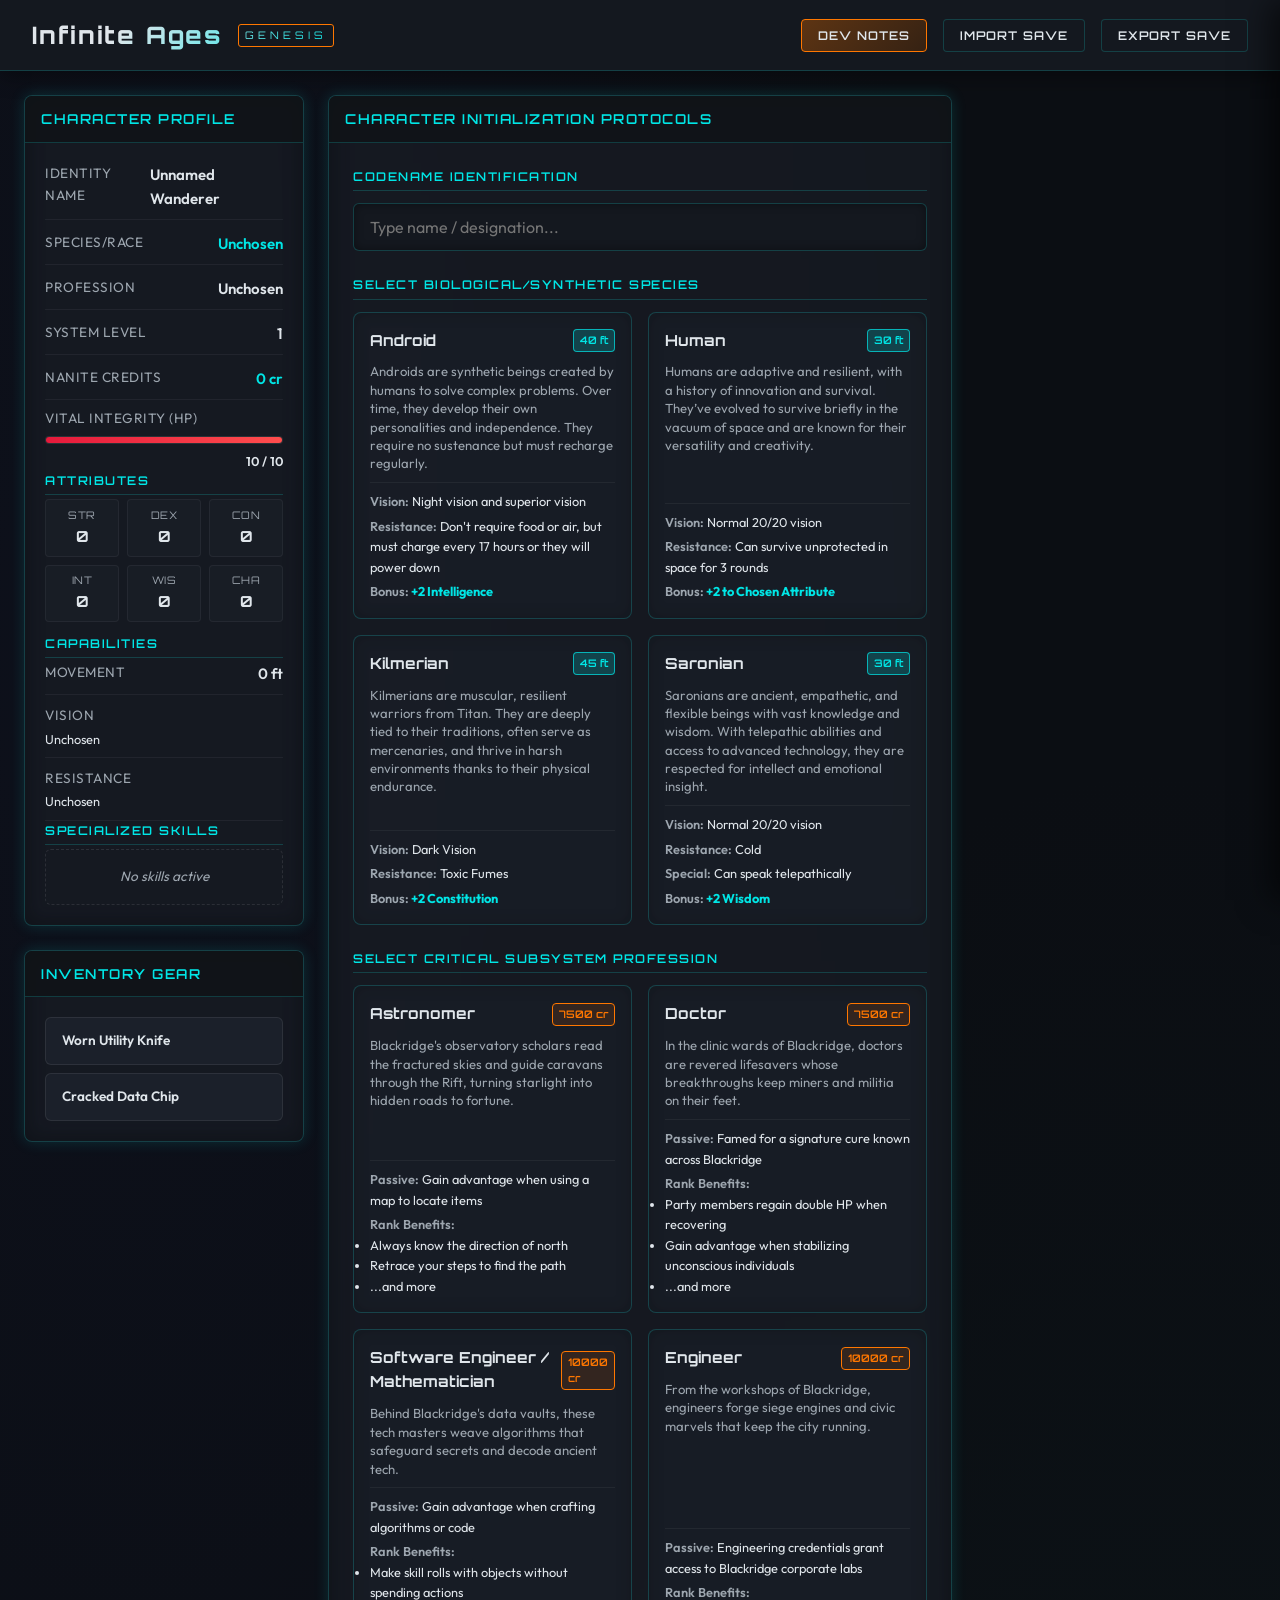
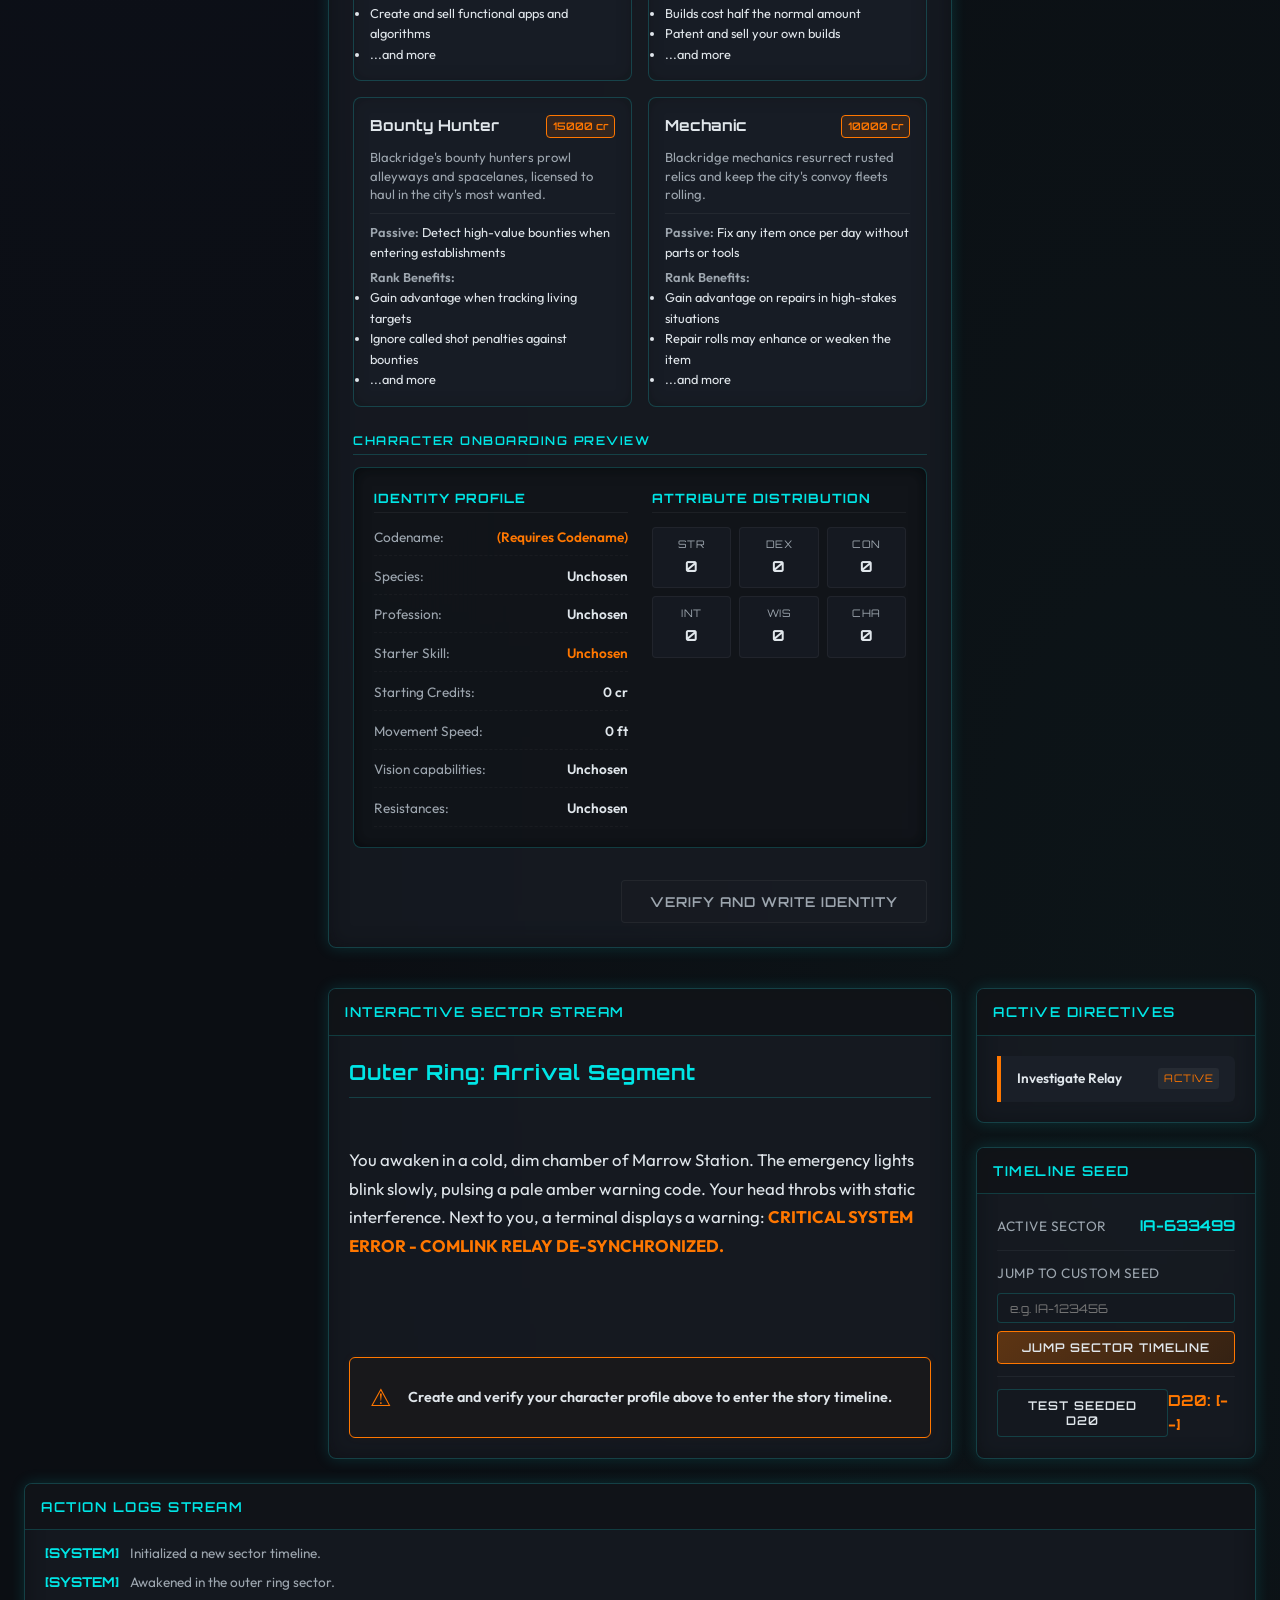
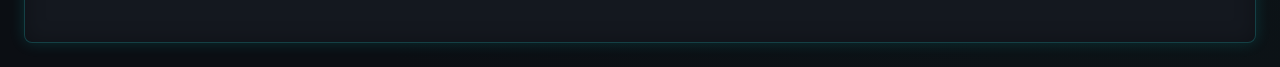
==== commit b7dd7b67: "milestone2.1" ====
--- a/index.html
+++ b/index.html
@@ -116,6 +116,11 @@
               <span class="stat-val" id="char-special">None</span>
             </div>
           </div>
+
+          <div class="section-divider">Specialized Skills</div>
+          <div class="skills-list" id="char-skills-container">
+            <div class="empty-card" id="char-skills-empty">No skills active</div>
+          </div>
         </div>
       </section>
 
@@ -159,6 +164,14 @@
           </div>
         </div>
 
+        <!-- Starter Skill Selection Grid -->
+        <div class="creation-group" id="starter-skill-selection-container" style="display: none;">
+          <span class="section-divider">SELECT STARTER SPECIALIZATION SKILL</span>
+          <div id="starter-skill-card-list" class="selection-grid selection-grid-skills">
+            <!-- Populated dynamically via ui.js -->
+          </div>
+        </div>
+
         <!-- Preview and Confirmation Area -->
         <div class="creation-group">
           <span class="section-divider">CHARACTER ONBOARDING PREVIEW</span>
@@ -268,6 +281,10 @@
           <div class="dev-meta-item">
             <span class="dev-meta-label">Last Executed Effect:</span>
             <span class="dev-meta-value" id="dev-last-effect">None</span>
+          </div>
+          <div class="dev-meta-item">
+            <span class="dev-meta-label">Last Skill Check:</span>
+            <span class="dev-meta-value" id="dev-last-skill-check">None</span>
           </div>
         </div>
       </section>
--- a/styles.css
+++ b/styles.css
@@ -1127,3 +1127,32 @@
   line-height: 1.4;
 }
 
+/* Specialized Starter Skill Selection Styling */
+.badge-skill {
+  background: hsla(280, 80%, 40%, 0.15);
+  color: hsl(280, 100%, 75%);
+  border-color: hsl(280, 100%, 75%);
+}
+
+.selection-card.skill-card:hover {
+  border-color: hsl(280, 100%, 70%);
+  background: hsla(280, 50%, 15%, 0.3);
+}
+
+.selection-card.skill-card.selected {
+  border-color: hsl(280, 100%, 60%);
+  background: hsla(280, 100%, 10%, 0.15);
+  box-shadow: 0 0 15px hsla(280, 100%, 50%, 0.25), inset 0 0 15px hsla(280, 100%, 50%, 0.15);
+}
+
+.selection-card.skill-card.selected .card-header h4 {
+  color: hsl(280, 100%, 75%);
+}
+
+.skills-list {
+  display: flex;
+  flex-direction: column;
+  gap: 0.5rem;
+}
+
+
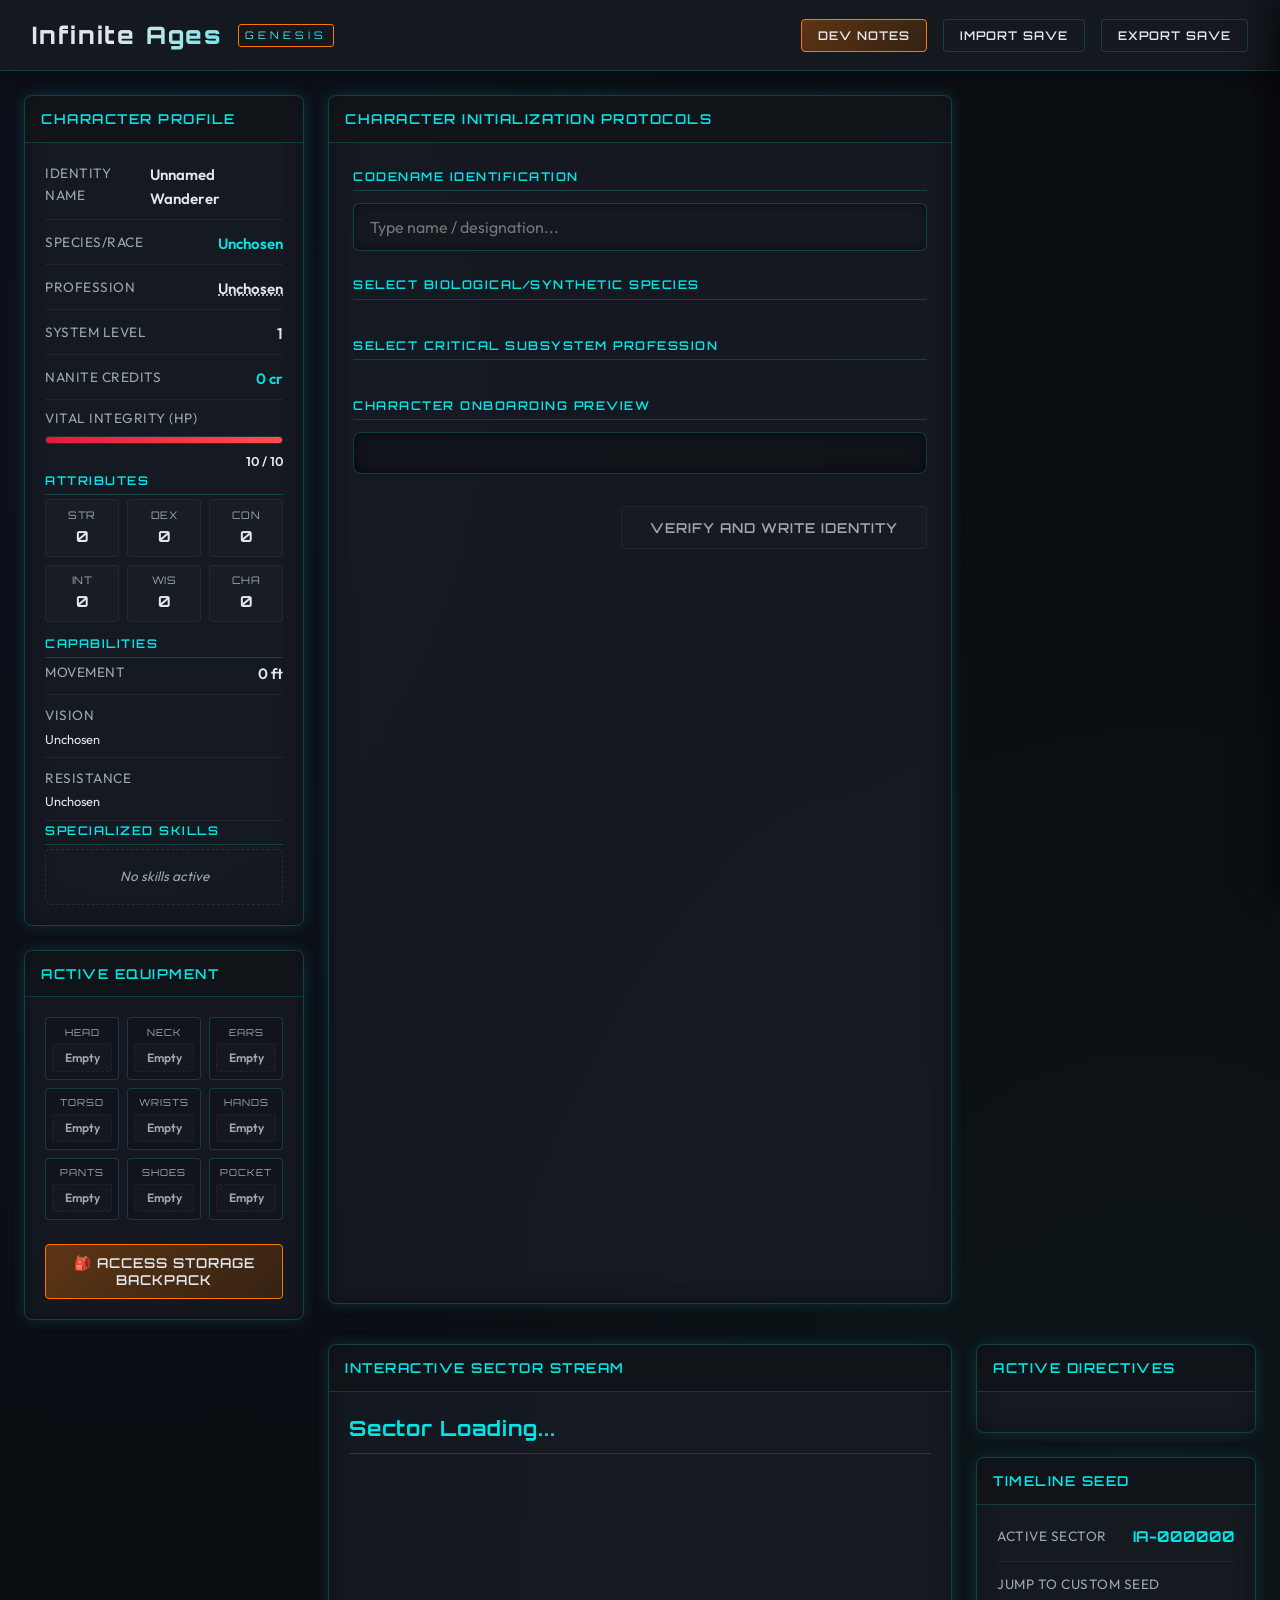
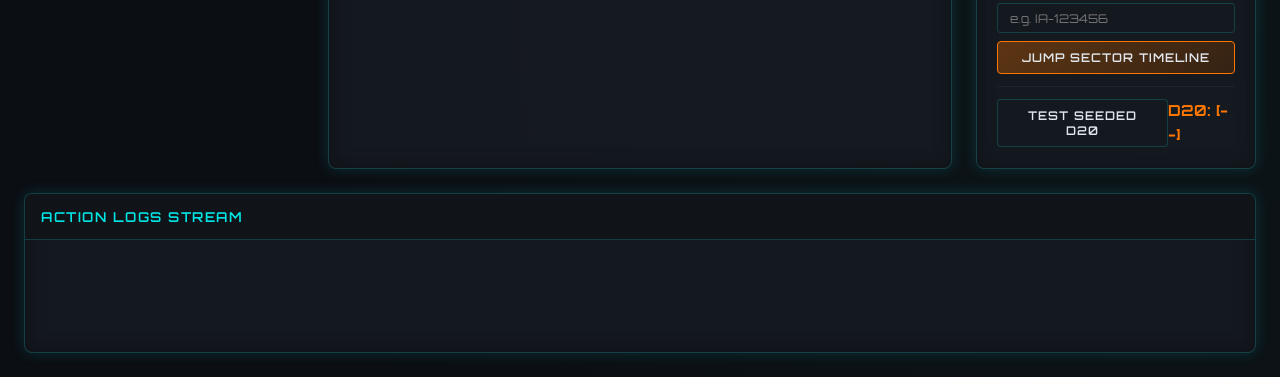
==== commit badfdd03: "Milestone 3" ====
--- a/index.html
+++ b/index.html
@@ -126,12 +126,50 @@
 
       <section class="panel" id="inventory-panel">
         <div class="panel-header">
-          <h2>Inventory Gear</h2>
+          <h2>Active Equipment</h2>
         </div>
         <div class="panel-body">
-          <div class="inventory-list" id="inventory-list">
-            <!-- Populated dynamically via ui.js -->
-          </div>
+          <div class="equipment-grid">
+            <div class="equip-slot-container" data-slot="head" title="Head Armor">
+              <span class="equip-slot-label">HEAD</span>
+              <div class="equip-slot-box" id="slot-head">Empty</div>
+            </div>
+            <div class="equip-slot-container" data-slot="neck" title="Neck Item">
+              <span class="equip-slot-label">NECK</span>
+              <div class="equip-slot-box" id="slot-neck">Empty</div>
+            </div>
+            <div class="equip-slot-container" data-slot="ears" title="Ears Item">
+              <span class="equip-slot-label">EARS</span>
+              <div class="equip-slot-box" id="slot-ears">Empty</div>
+            </div>
+            <div class="equip-slot-container" data-slot="torso" title="Torso Armor/Clothing">
+              <span class="equip-slot-label">TORSO</span>
+              <div class="equip-slot-box" id="slot-torso">Empty</div>
+            </div>
+            <div class="equip-slot-container" data-slot="wrists" title="Wrists Item">
+              <span class="equip-slot-label">WRISTS</span>
+              <div class="equip-slot-box" id="slot-wrists">Empty</div>
+            </div>
+            <div class="equip-slot-container" data-slot="hands" title="Hands Tool/Weapon">
+              <span class="equip-slot-label">HANDS</span>
+              <div class="equip-slot-box" id="slot-hands">Empty</div>
+            </div>
+            <div class="equip-slot-container" data-slot="pants" title="Legs/Pants Armor">
+              <span class="equip-slot-label">PANTS</span>
+              <div class="equip-slot-box" id="slot-pants">Empty</div>
+            </div>
+            <div class="equip-slot-container" data-slot="shoes" title="Feet/Shoes Armor">
+              <span class="equip-slot-label">SHOES</span>
+              <div class="equip-slot-box" id="slot-shoes">Empty</div>
+            </div>
+            <div class="equip-slot-container" data-slot="pockets" title="Pockets Weapon/Item">
+              <span class="equip-slot-label">POCKET</span>
+              <div class="equip-slot-box" id="slot-pockets">Empty</div>
+            </div>
+          </div>
+          <button class="sys-btn sys-btn-accent backpack-trigger-btn" id="backpack-trigger-btn" style="width: 100%; margin-top: 1rem; font-size: 0.85rem; padding: 0.6rem;">
+            🎒 Access Storage Backpack
+          </button>
         </div>
       </section>
     </aside>
@@ -331,12 +369,38 @@
     </div>
   </div>
 
-  <!-- App Core Modular Scripts -->
-  <script src="js/data.js"></script>
+  <!-- Unified Popout Modal Overlay for Skills, Progression, and Backpack categories -->
+  <div class="game-modal-overlay" id="game-modal-overlay" style="display: none;">
+    <div class="game-modal-box">
+      <div class="modal-close-btn" id="modal-close-btn">&times;</div>
+      <div class="game-modal-body" id="game-modal-body">
+        <!-- Dynamically populated via ui.js -->
+      </div>
+    </div>
+  </div>
+
+  <!-- Data Modules -->
+  <script src="js/data/core.js"></script>
+  <script src="js/data/races.js"></script>
+  <script src="js/data/professions.js"></script>
+  <script src="js/data/skills.js"></script>
+  <script src="js/data/leveling.js"></script>
+  <script src="js/data/items.js"></script>
+  <script src="js/data/world.js"></script>
+
+  <!-- Engine & State -->
   <script src="js/engine.js"></script>
   <script src="js/state.js"></script>
   <script src="js/story.js"></script>
-  <script src="js/ui.js"></script>
+
+  <!-- UI Modules -->
+  <script src="js/ui/core.js"></script>
+  <script src="js/ui/character-creation.js"></script>
+  <script src="js/ui/inventory.js"></script>
+  <script src="js/ui/modals.js"></script>
+  <script src="js/ui/story.js"></script>
+
+  <!-- App Bootstrap -->
   <script src="js/app.js"></script>
 </body>
 </html>
--- a/styles.css
+++ b/styles.css
@@ -1155,4 +1155,334 @@
   gap: 0.5rem;
 }
 
-
+.skill-item-line {
+  cursor: pointer;
+  transition: var(--transition-fast);
+}
+.skill-item-line:hover {
+  border-color: var(--border-neon-active);
+  background: hsla(180, 100%, 45%, 0.05);
+}
+
+#char-profession {
+  cursor: pointer;
+  transition: var(--transition-fast);
+  text-decoration: underline dotted;
+}
+#char-profession:hover {
+  color: var(--text-cyan);
+  text-shadow: 0 0 5px var(--text-cyan-glow);
+}
+
+/* Equipment Grid Styling */
+.equipment-grid {
+  display: grid;
+  grid-template-columns: repeat(3, 1fr);
+  gap: 0.5rem;
+  margin-bottom: 0.5rem;
+}
+.equip-slot-container {
+  background: hsla(220, 20%, 8%, 0.5);
+  border: 1px solid var(--border-neon);
+  border-radius: 4px;
+  padding: 0.4rem;
+  display: flex;
+  flex-direction: column;
+  align-items: center;
+  transition: var(--transition-fast);
+}
+.equip-slot-container:hover {
+  border-color: var(--border-neon-active);
+  background: hsla(220, 20%, 15%, 0.5);
+}
+.equip-slot-label {
+  font-family: var(--font-header);
+  font-size: 0.6rem;
+  color: var(--text-muted);
+  letter-spacing: 1px;
+  margin-bottom: 0.2rem;
+  text-align: center;
+}
+.equip-slot-box {
+  font-size: 0.75rem;
+  font-weight: 600;
+  color: var(--text-muted);
+  text-align: center;
+  word-break: break-word;
+  cursor: pointer;
+  width: 100%;
+  min-height: 1.8rem;
+  display: flex;
+  align-items: center;
+  justify-content: center;
+  background: rgba(255, 255, 255, 0.02);
+  border-radius: 3px;
+  border: 1px dashed rgba(255, 255, 255, 0.05);
+  transition: var(--transition-fast);
+}
+.equip-slot-box:hover {
+  background: rgba(255, 255, 255, 0.05);
+}
+.equip-slot-box.filled {
+  color: var(--text-cyan);
+  border: 1px solid var(--text-cyan);
+  background: hsla(180, 100%, 45%, 0.08);
+  text-shadow: 0 0 4px var(--text-cyan-glow);
+}
+
+/* Modal Overlay Visual Structures */
+.game-modal-overlay {
+  position: fixed;
+  top: 0;
+  left: 0;
+  width: 100vw;
+  height: 100vh;
+  background: rgba(10, 15, 25, 0.85);
+  backdrop-filter: blur(12px);
+  z-index: 10000;
+  display: flex;
+  align-items: center;
+  justify-content: center;
+  animation: fadeIn 0.2s cubic-bezier(0.4, 0, 0.2, 1);
+}
+.game-modal-box {
+  background: var(--bg-panel);
+  border: 1px solid var(--border-neon-active);
+  border-radius: 8px;
+  width: 90%;
+  max-width: 550px;
+  max-height: 85vh;
+  overflow-y: auto;
+  box-shadow: 0 10px 40px rgba(0, 0, 0, 0.8), 0 0 30px hsla(180, 100%, 45%, 0.15);
+  padding: 2rem;
+  position: relative;
+  animation: slideUp 0.25s cubic-bezier(0.4, 0, 0.2, 1);
+}
+.modal-close-btn {
+  position: absolute;
+  top: 1rem;
+  right: 1.5rem;
+  font-size: 1.8rem;
+  cursor: pointer;
+  color: var(--text-muted);
+  transition: var(--transition-fast);
+  z-index: 10002;
+}
+.modal-close-btn:hover {
+  color: var(--accent-danger);
+}
+@keyframes fadeIn {
+  from { opacity: 0; }
+  to { opacity: 1; }
+}
+@keyframes slideUp {
+  from { transform: translateY(20px); opacity: 0; }
+  to { transform: translateY(0); opacity: 1; }
+}
+
+/* Modal Section and list details */
+.modal-section-title {
+  font-family: var(--font-header);
+  font-size: 1.1rem;
+  letter-spacing: 1px;
+  border-bottom: 1px solid rgba(255, 255, 255, 0.1);
+  padding-bottom: 0.5rem;
+  margin: 1.5rem 0 0.8rem 0;
+  color: var(--text-cyan);
+  display: flex;
+  justify-content: space-between;
+  align-items: center;
+}
+.modal-desc {
+  font-size: 0.85rem;
+  color: var(--text-muted);
+  margin-bottom: 1rem;
+  line-height: 1.5;
+}
+.progress-container {
+  background: hsla(220, 20%, 5%, 0.6);
+  border: 1px solid rgba(255, 255, 255, 0.08);
+  border-radius: 4px;
+  padding: 0.75rem;
+  margin-bottom: 1rem;
+}
+.progress-label-row {
+  display: flex;
+  justify-content: space-between;
+  font-size: 0.8rem;
+  margin-bottom: 0.4rem;
+}
+.progress-bar-outer {
+  background: hsla(220, 20%, 15%, 1);
+  border-radius: 3px;
+  height: 8px;
+  overflow: hidden;
+  width: 100%;
+}
+.progress-bar-inner {
+  height: 100%;
+  background: linear-gradient(90deg, var(--text-cyan) 0%, hsl(200, 100%, 50%) 100%);
+  box-shadow: 0 0 8px var(--text-cyan);
+  transition: width 0.4s ease-out;
+}
+.modal-list {
+  display: flex;
+  flex-direction: column;
+  gap: 0.6rem;
+}
+.modal-list-item {
+  background: hsla(0, 0%, 100%, 0.02);
+  border-left: 3px solid rgba(255, 255, 255, 0.1);
+  padding: 0.5rem 0.8rem;
+  font-size: 0.85rem;
+  border-radius: 0 4px 4px 0;
+  transition: var(--transition-fast);
+  line-height: 1.4;
+}
+.modal-list-item.active {
+  background: hsla(180, 100%, 45%, 0.06);
+  border-left-color: var(--text-cyan);
+  color: var(--text-main);
+  box-shadow: inset 3px 0 10px hsla(180, 100%, 45%, 0.05);
+}
+.modal-list-item.locked {
+  opacity: 0.35;
+  border-left-color: rgba(255, 255, 255, 0.05);
+}
+
+/* Backpack Inventory Categories Tabs */
+.backpack-tabs {
+  display: flex;
+  border-bottom: 1px solid rgba(255, 255, 255, 0.1);
+  margin-bottom: 1rem;
+  overflow-x: auto;
+  gap: 0.25rem;
+}
+.backpack-tab-btn {
+  font-family: var(--font-header);
+  font-size: 0.7rem;
+  background: none;
+  border: none;
+  color: var(--text-muted);
+  padding: 0.5rem 0.8rem;
+  cursor: pointer;
+  transition: var(--transition-fast);
+  letter-spacing: 1px;
+  border-bottom: 2px solid transparent;
+  white-space: nowrap;
+}
+.backpack-tab-btn:hover {
+  color: var(--text-main);
+}
+.backpack-tab-btn.active {
+  color: var(--text-cyan);
+  border-bottom-color: var(--text-cyan);
+  text-shadow: 0 0 4px var(--text-cyan-glow);
+}
+.backpack-list {
+  display: flex;
+  flex-direction: column;
+  gap: 0.5rem;
+  max-height: 45vh;
+  overflow-y: auto;
+  padding-right: 0.25rem;
+}
+.backpack-item-card {
+  background: hsla(220, 20%, 15%, 0.4);
+  border: 1px solid rgba(255, 255, 255, 0.06);
+  border-radius: 4px;
+  padding: 0.6rem 0.8rem;
+  display: flex;
+  justify-content: space-between;
+  align-items: center;
+  transition: var(--transition-fast);
+}
+.backpack-item-card:hover {
+  border-color: rgba(255, 255, 255, 0.15);
+  background: hsla(220, 20%, 20%, 0.4);
+}
+.item-left {
+  display: flex;
+  flex-direction: column;
+  flex-grow: 1;
+  padding-right: 1rem;
+}
+.item-card-name {
+  font-size: 0.85rem;
+  font-weight: 600;
+  color: var(--text-main);
+}
+.item-card-desc {
+  font-size: 0.75rem;
+  color: var(--text-muted);
+  margin-top: 0.2rem;
+  line-height: 1.3;
+}
+.item-card-meta {
+  font-size: 0.7rem;
+  color: var(--text-cyan);
+  margin-top: 0.3rem;
+  display: flex;
+  gap: 0.5rem;
+}
+.item-card-meta span {
+  background: hsla(180, 100%, 45%, 0.08);
+  border: 1px solid var(--text-cyan-glow);
+  padding: 1px 4px;
+  border-radius: 2px;
+}
+.item-right-actions {
+  display: flex;
+  gap: 0.35rem;
+  align-items: center;
+}
+.action-btn-sm {
+  font-size: 0.65rem;
+  padding: 0.3rem 0.6rem;
+  border-radius: 3px;
+  cursor: pointer;
+  font-weight: 700;
+  transition: var(--transition-fast);
+  background: none;
+  letter-spacing: 0.5px;
+}
+.action-btn-sm.equip-btn {
+  background: hsla(180, 100%, 45%, 0.12);
+  color: var(--text-cyan);
+  border: 1px solid var(--text-cyan);
+}
+.action-btn-sm.equip-btn:hover {
+  background: var(--text-cyan);
+  color: var(--bg-deep);
+  box-shadow: 0 0 8px var(--text-cyan);
+}
+.action-btn-sm.use-btn {
+  background: hsla(140, 70%, 45%, 0.12);
+  color: var(--accent-success);
+  border: 1px solid var(--accent-success);
+}
+.action-btn-sm.use-btn:hover {
+  background: var(--accent-success);
+  color: var(--bg-deep);
+  box-shadow: 0 0 8px var(--accent-success);
+}
+.action-btn-sm.drop-btn {
+  background: hsla(350, 80%, 50%, 0.12);
+  color: var(--accent-danger);
+  border: 1px solid var(--accent-danger);
+}
+.action-btn-sm.drop-btn:hover {
+  background: var(--accent-danger);
+  color: var(--text-main);
+  box-shadow: 0 0 8px var(--accent-danger);
+}
+
+.empty-backpack-msg {
+  font-size: 0.85rem;
+  color: var(--text-muted);
+  text-align: center;
+  padding: 1.5rem 0;
+  font-style: italic;
+}
+
+
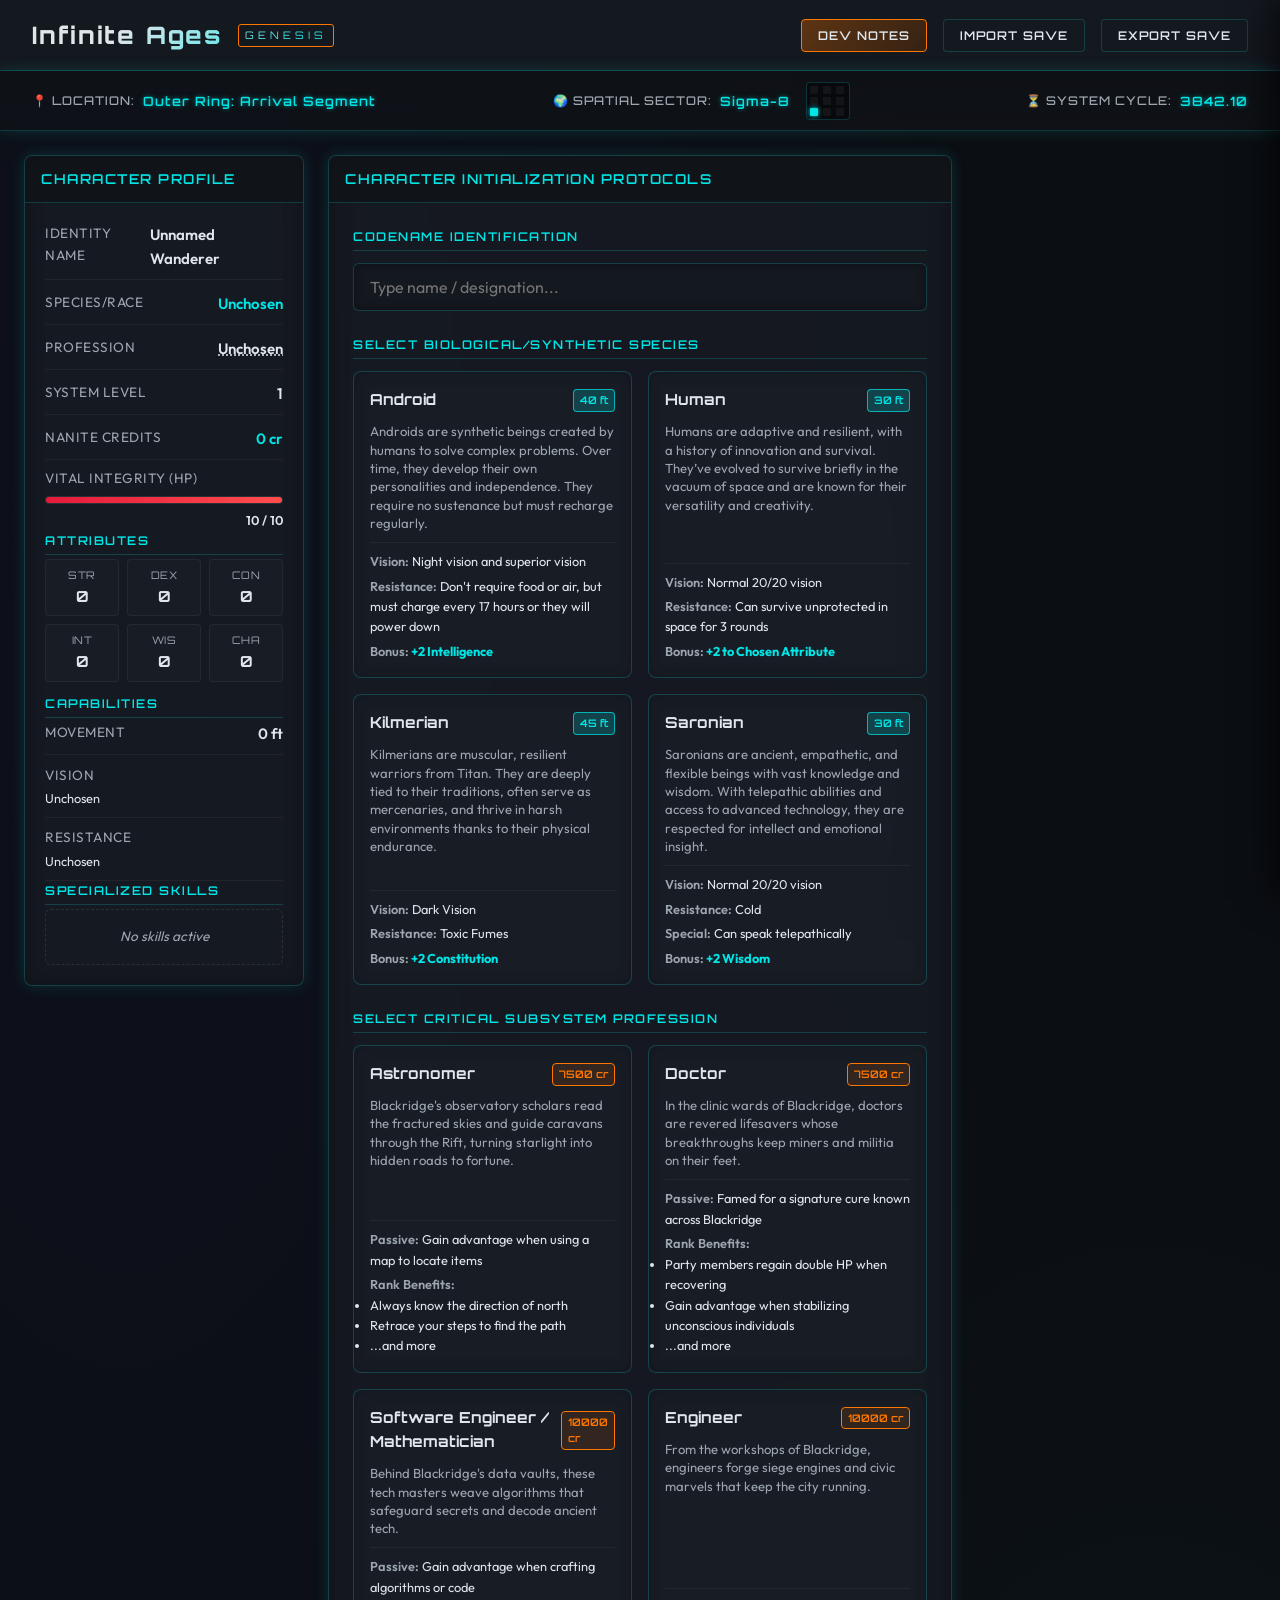
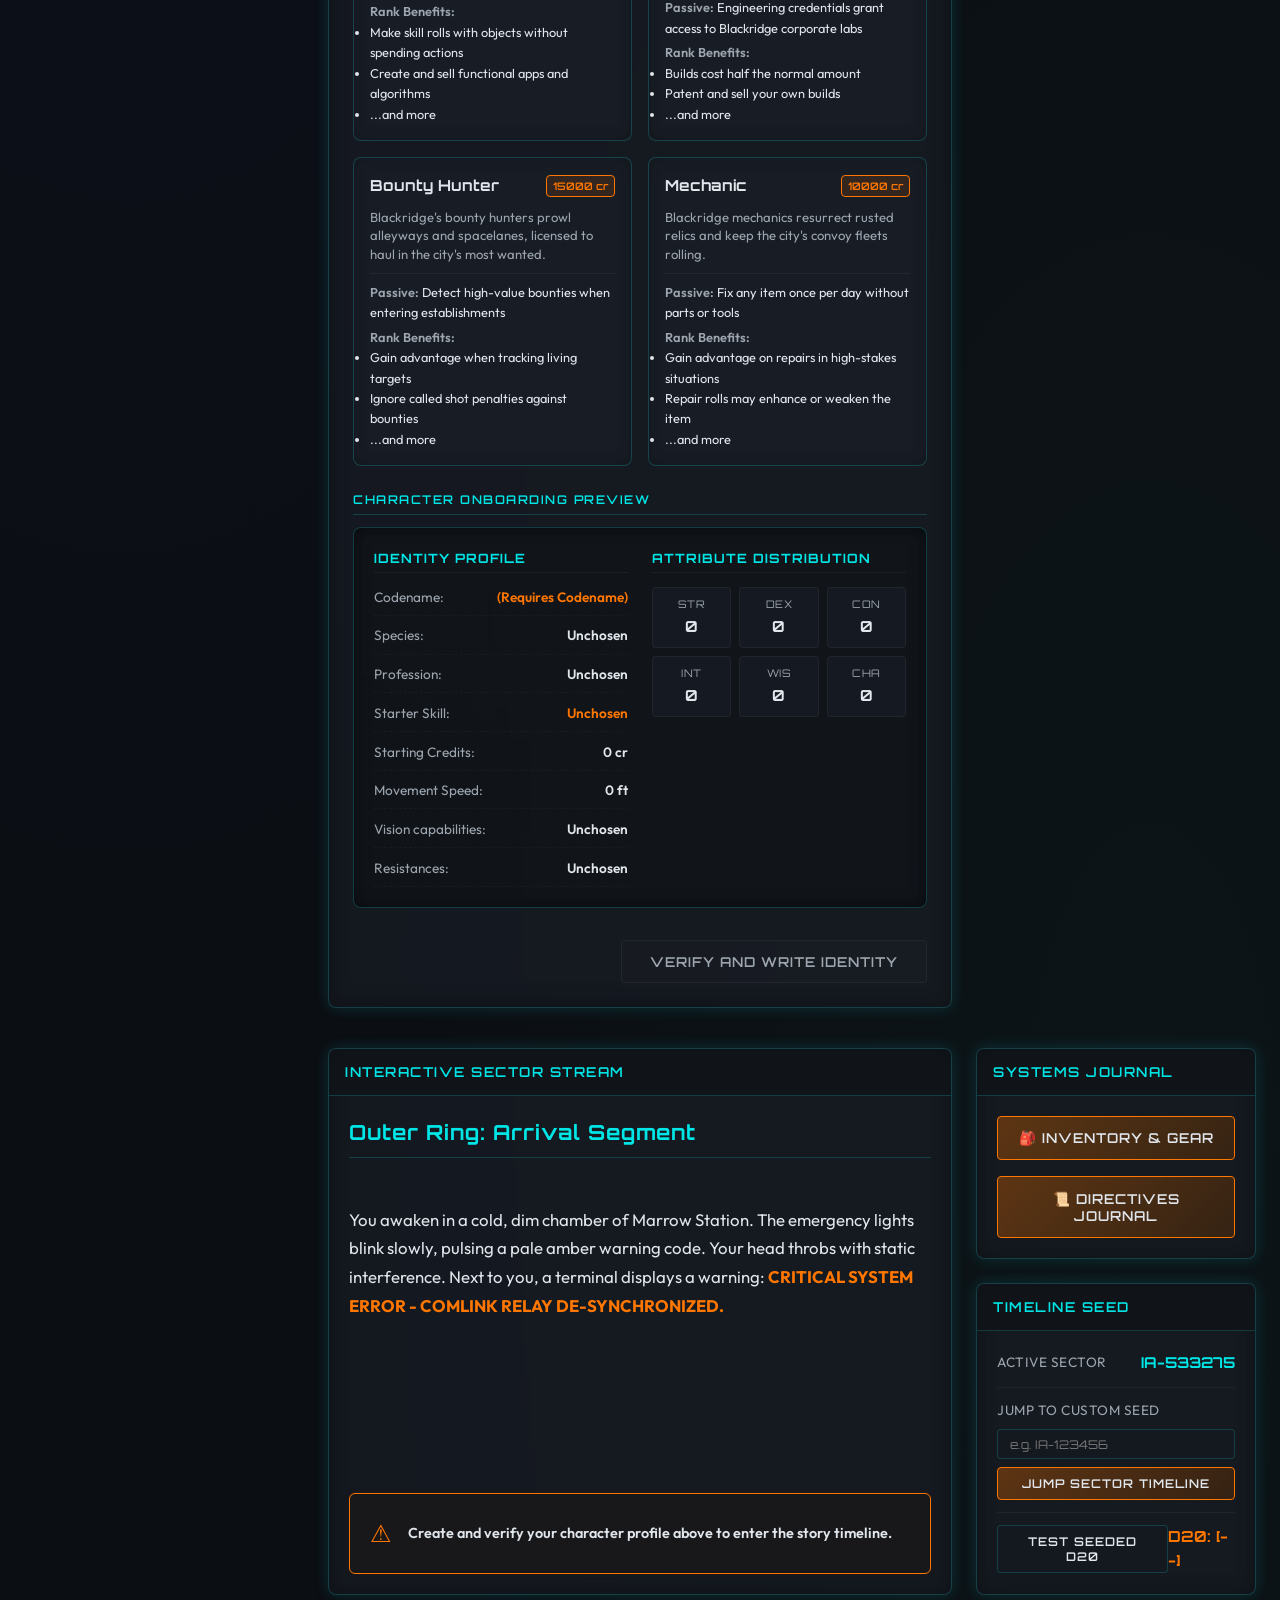
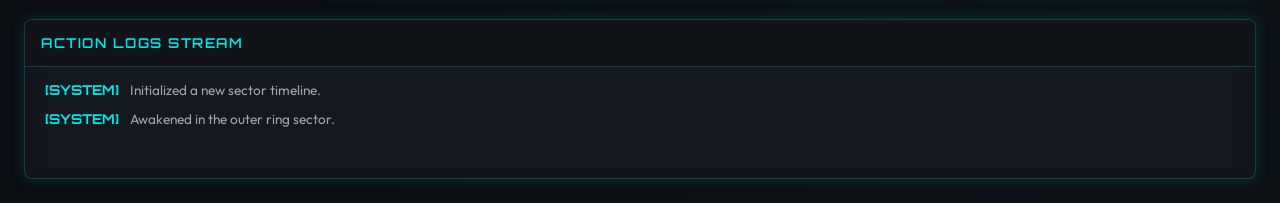
==== commit d6ab1442: "Textbased updated 1" ====
--- a/index.html
+++ b/index.html
@@ -28,6 +28,11 @@
     </div>
   </header>
 
+  <!-- Top Time & Location Status Bar -->
+  <div class="top-status-bar" id="top-status-bar">
+    <!-- Populated dynamically via ui/core.js -->
+  </div>
+
   <!-- Core Dashboard Grid -->
   <main class="dashboard-grid">
     
@@ -123,55 +128,7 @@
           </div>
         </div>
       </section>
-
-      <section class="panel" id="inventory-panel">
-        <div class="panel-header">
-          <h2>Active Equipment</h2>
-        </div>
-        <div class="panel-body">
-          <div class="equipment-grid">
-            <div class="equip-slot-container" data-slot="head" title="Head Armor">
-              <span class="equip-slot-label">HEAD</span>
-              <div class="equip-slot-box" id="slot-head">Empty</div>
-            </div>
-            <div class="equip-slot-container" data-slot="neck" title="Neck Item">
-              <span class="equip-slot-label">NECK</span>
-              <div class="equip-slot-box" id="slot-neck">Empty</div>
-            </div>
-            <div class="equip-slot-container" data-slot="ears" title="Ears Item">
-              <span class="equip-slot-label">EARS</span>
-              <div class="equip-slot-box" id="slot-ears">Empty</div>
-            </div>
-            <div class="equip-slot-container" data-slot="torso" title="Torso Armor/Clothing">
-              <span class="equip-slot-label">TORSO</span>
-              <div class="equip-slot-box" id="slot-torso">Empty</div>
-            </div>
-            <div class="equip-slot-container" data-slot="wrists" title="Wrists Item">
-              <span class="equip-slot-label">WRISTS</span>
-              <div class="equip-slot-box" id="slot-wrists">Empty</div>
-            </div>
-            <div class="equip-slot-container" data-slot="hands" title="Hands Tool/Weapon">
-              <span class="equip-slot-label">HANDS</span>
-              <div class="equip-slot-box" id="slot-hands">Empty</div>
-            </div>
-            <div class="equip-slot-container" data-slot="pants" title="Legs/Pants Armor">
-              <span class="equip-slot-label">PANTS</span>
-              <div class="equip-slot-box" id="slot-pants">Empty</div>
-            </div>
-            <div class="equip-slot-container" data-slot="shoes" title="Feet/Shoes Armor">
-              <span class="equip-slot-label">SHOES</span>
-              <div class="equip-slot-box" id="slot-shoes">Empty</div>
-            </div>
-            <div class="equip-slot-container" data-slot="pockets" title="Pockets Weapon/Item">
-              <span class="equip-slot-label">POCKET</span>
-              <div class="equip-slot-box" id="slot-pockets">Empty</div>
-            </div>
-          </div>
-          <button class="sys-btn sys-btn-accent backpack-trigger-btn" id="backpack-trigger-btn" style="width: 100%; margin-top: 1rem; font-size: 0.85rem; padding: 0.6rem;">
-            🎒 Access Storage Backpack
-          </button>
-        </div>
-      </section>
+      <!-- Inventory panel moved to unified modal -->
     </aside>
 
     <!-- Character Creation Wizard (Visible during onboarding) -->
@@ -245,14 +202,17 @@
 
     <!-- Right Sidebar: Quests & System Seed configuration -->
     <aside class="sidebar-right">
-      <section class="panel" id="quests-panel">
+      <section class="panel" id="journal-panel">
         <div class="panel-header">
-          <h2>Active Directives</h2>
-        </div>
-        <div class="panel-body">
-          <div class="quest-list" id="quest-list">
-            <!-- Populated dynamically via ui.js -->
-          </div>
+          <h2>Systems Journal</h2>
+        </div>
+        <div class="panel-body sidebar-btn-container" style="display: flex; flex-direction: column; gap: 1rem; padding: 1.25rem;">
+          <button class="sys-btn sys-btn-accent trigger-modal-btn" id="inventory-trigger-btn" style="width: 100%; padding: 0.8rem; font-size: 0.85rem; letter-spacing: 1px;">
+            🎒 Inventory & Gear
+          </button>
+          <button class="sys-btn sys-btn-accent trigger-modal-btn" id="quests-trigger-btn" style="width: 100%; padding: 0.8rem; font-size: 0.85rem; letter-spacing: 1px;">
+            📜 Directives Journal
+          </button>
         </div>
       </section>
 
--- a/styles.css
+++ b/styles.css
@@ -1485,4 +1485,228 @@
   font-style: italic;
 }
 
-
+/* ----------------------------------------------------
+   Modernized Layout Enhancements: Status Header, Inventory & Quest Log
+   ---------------------------------------------------- */
+
+.top-status-bar {
+  background: hsla(220, 20%, 8%, 0.7);
+  backdrop-filter: blur(10px);
+  -webkit-backdrop-filter: blur(10px);
+  border-bottom: 1px solid var(--border-neon);
+  box-shadow: var(--shadow-neon);
+  padding: 0.65rem 2rem;
+  display: flex;
+  justify-content: space-between;
+  align-items: center;
+  font-family: var(--font-header);
+  font-size: 0.8rem;
+  letter-spacing: 1px;
+  color: var(--text-muted);
+  box-sizing: border-box;
+}
+
+.top-status-bar .status-item {
+  display: flex;
+  align-items: center;
+  gap: 0.5rem;
+}
+
+.top-status-bar .status-lbl {
+  text-transform: uppercase;
+  font-weight: 500;
+  font-size: 0.75rem;
+}
+
+.top-status-bar .status-val {
+  color: var(--text-cyan);
+  font-weight: 600;
+  text-shadow: 0 0 5px hsla(180, 100%, 45%, 0.5);
+}
+
+.top-status-bar .map-quadrant-mini {
+  display: inline-grid;
+  grid-template-columns: repeat(3, 10px);
+  gap: 3px;
+  background: rgba(0, 0, 0, 0.4);
+  border: 1px solid var(--border-neon);
+  padding: 3px;
+  border-radius: 4px;
+  align-items: center;
+}
+
+.top-status-bar .map-cell {
+  width: 8px;
+  height: 8px;
+  border-radius: 1px;
+  background: rgba(255, 255, 255, 0.05);
+}
+
+.top-status-bar .map-cell.active {
+  background: var(--text-cyan);
+  box-shadow: 0 0 5px var(--text-cyan);
+}
+
+/* Journal Trigger Sidebar Controls */
+.trigger-modal-btn {
+  transition: transform 0.2s ease, box-shadow 0.2s ease;
+  display: flex;
+  justify-content: center;
+  align-items: center;
+}
+
+.trigger-modal-btn:hover {
+  transform: translateY(-2px);
+  box-shadow: 0 4px 15px hsla(180, 100%, 45%, 0.3);
+}
+
+/* Unified Modal Tabs */
+.inventory-main-tabs {
+  display: flex;
+  gap: 0.5rem;
+  margin-bottom: 1.5rem;
+  border-bottom: 1px solid var(--border-neon);
+  padding-bottom: 0.75rem;
+}
+
+.inventory-main-tabs .backpack-tab-btn {
+  font-family: var(--font-header);
+  background: transparent;
+  border: 1px solid transparent;
+  color: var(--text-muted);
+  cursor: pointer;
+  padding: 0.5rem 1rem;
+  font-size: 0.85rem;
+  border-radius: 4px;
+  transition: all var(--transition-smooth);
+}
+
+.inventory-main-tabs .backpack-tab-btn.active {
+  color: var(--text-cyan);
+  background: hsla(180, 100%, 45%, 0.1);
+  border-color: var(--border-neon-active);
+  text-shadow: 0 0 5px var(--text-cyan);
+}
+
+.inventory-main-tabs .backpack-tab-btn:hover:not(.active) {
+  color: var(--text-main);
+  background: rgba(255, 255, 255, 0.05);
+}
+
+/* Collapsible Quests styling */
+.quest-detail-card {
+  background: hsla(220, 20%, 6%, 0.5);
+  border: 1px solid var(--border-neon);
+  border-radius: 6px;
+  margin-bottom: 0.75rem;
+  overflow: hidden;
+  transition: all 0.3s ease;
+}
+
+.quest-detail-card:hover {
+  border-color: var(--border-neon-active);
+  box-shadow: 0 0 10px hsla(180, 100%, 45%, 0.15);
+}
+
+.quest-detail-header {
+  padding: 0.75rem 1rem;
+  display: flex;
+  justify-content: space-between;
+  align-items: center;
+  cursor: pointer;
+  background: hsla(220, 20%, 8%, 0.9);
+  user-select: none;
+}
+
+.quest-detail-header h3 {
+  margin: 0;
+  font-family: var(--font-header);
+  font-size: 0.9rem;
+  color: var(--text-main);
+}
+
+.quest-detail-header h3.completed {
+  color: var(--text-muted);
+  text-decoration: line-through;
+}
+
+.quest-detail-header .quest-status-badge {
+  font-size: 0.7rem;
+  font-weight: 700;
+  padding: 0.2rem 0.5rem;
+  border-radius: 4px;
+  text-transform: uppercase;
+  letter-spacing: 0.5px;
+}
+
+.quest-status-badge.active {
+  background: hsla(180, 100%, 45%, 0.15);
+  color: var(--text-cyan);
+  border: 1px solid var(--text-cyan);
+}
+
+.quest-status-badge.completed {
+  background: hsla(140, 70%, 45%, 0.15);
+  color: var(--accent-success);
+  border: 1px solid var(--accent-success);
+}
+
+.quest-detail-body {
+  padding: 1rem;
+  border-top: 1px solid var(--border-neon);
+  display: none; /* Toggled dynamically */
+  background: hsla(220, 20%, 4%, 0.3);
+}
+
+.quest-detail-body.expanded {
+  display: block;
+}
+
+.quest-detail-desc {
+  font-size: 0.85rem;
+  line-height: 1.4;
+  margin-bottom: 1rem;
+  color: var(--text-main);
+}
+
+.quest-objectives-title {
+  font-family: var(--font-header);
+  font-size: 0.75rem;
+  text-transform: uppercase;
+  color: var(--text-cyan);
+  letter-spacing: 1px;
+  margin-bottom: 0.5rem;
+}
+
+.quest-objectives-list {
+  display: flex;
+  flex-direction: column;
+  gap: 0.4rem;
+}
+
+.quest-objective-item {
+  display: flex;
+  align-items: flex-start;
+  gap: 0.5rem;
+  font-size: 0.8rem;
+  color: var(--text-muted);
+}
+
+.quest-objective-item.completed {
+  color: hsla(140, 50%, 60%, 0.6);
+}
+
+.quest-objective-item.completed span {
+  text-decoration: line-through;
+}
+
+.quest-objective-chk {
+  color: var(--text-cyan);
+  font-weight: bold;
+}
+
+.quest-objective-chk.completed {
+  color: var(--accent-success);
+}
+
+
